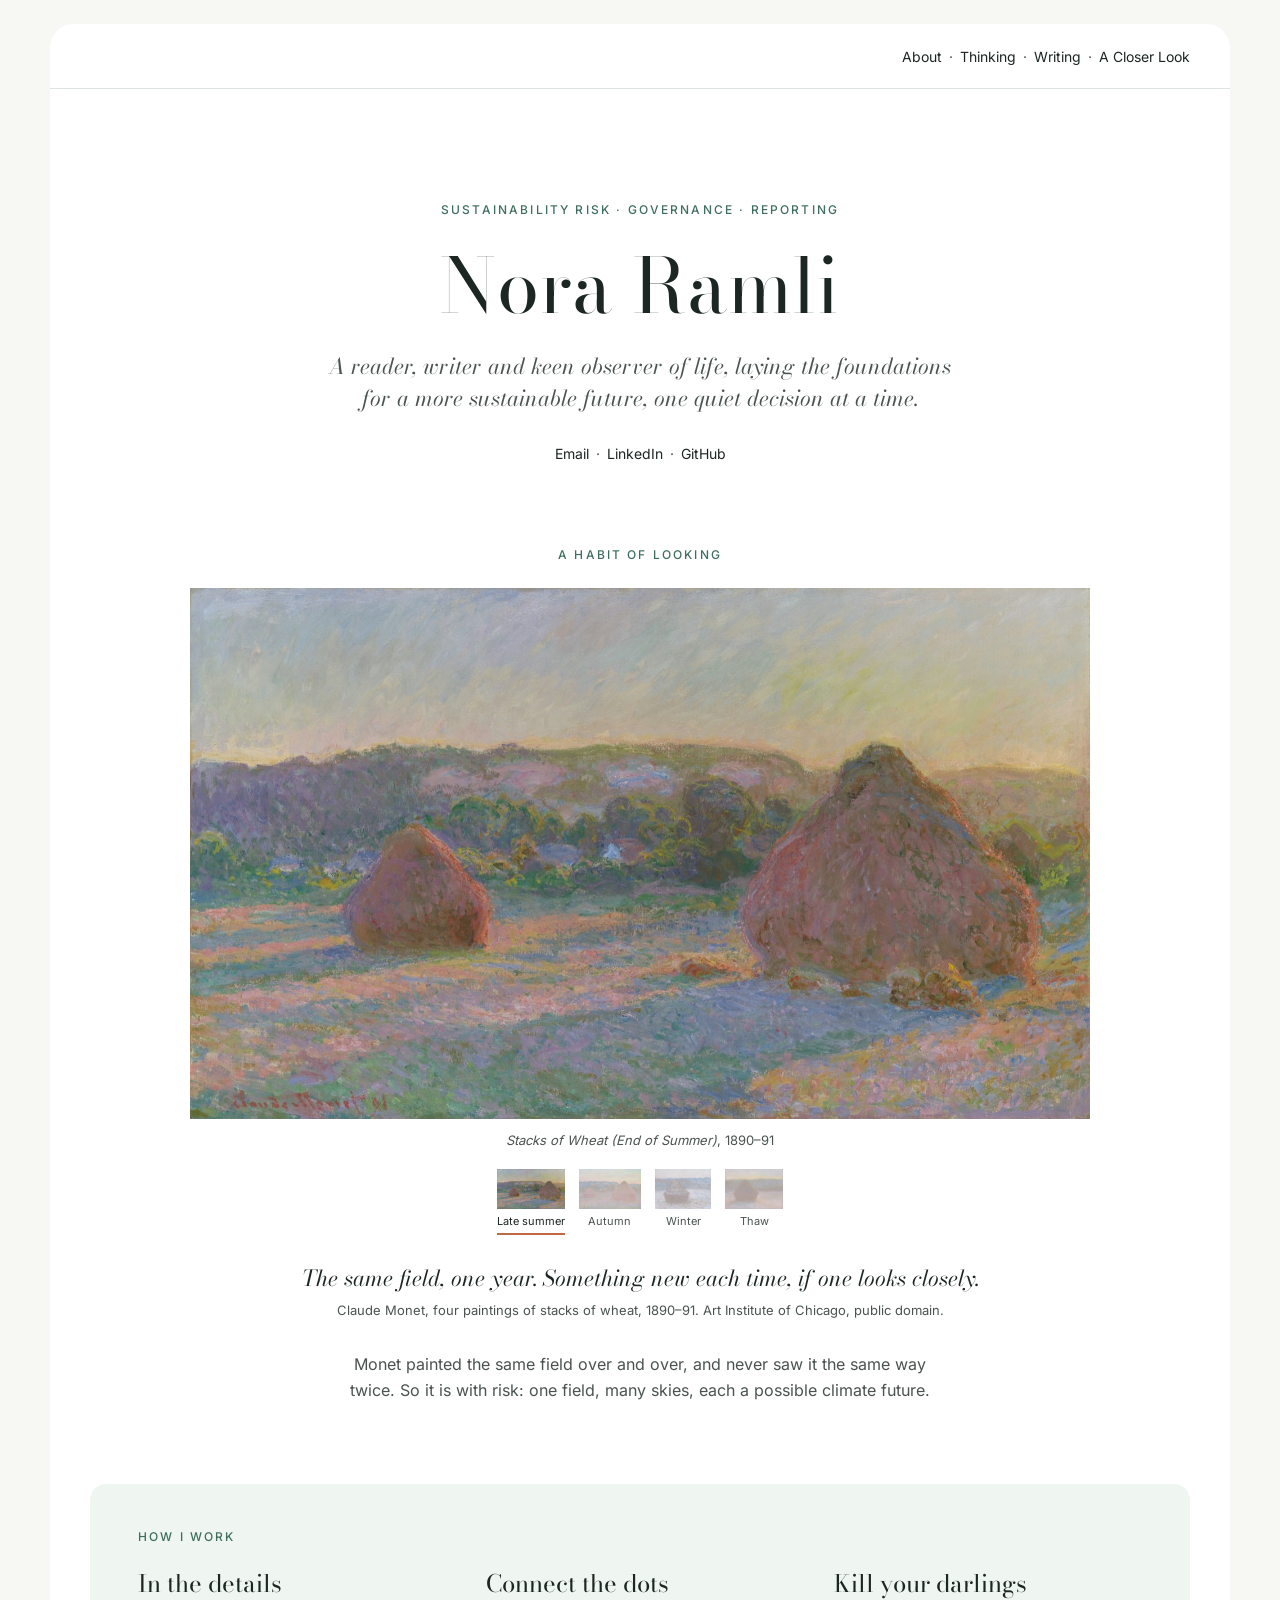
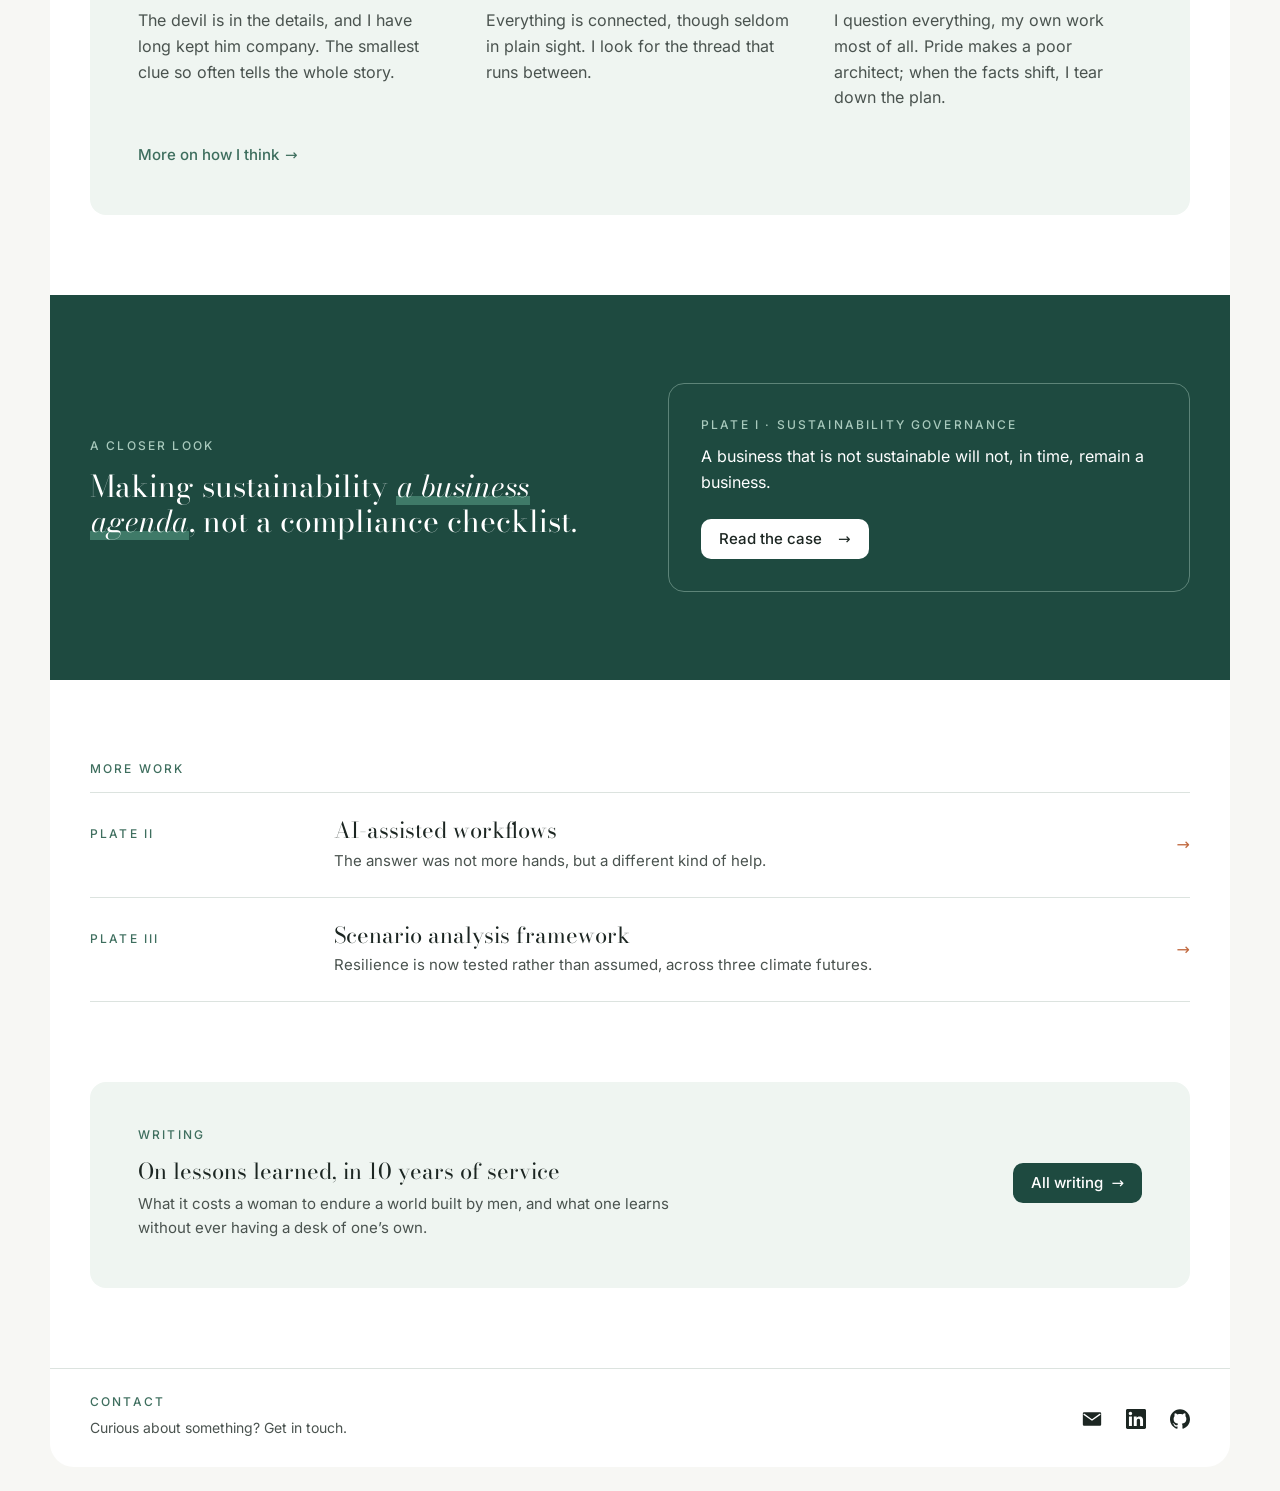
==== index.html @ 1dd38ade "Site, first published 25 October 2026" ====
<!doctype html>
<html lang="en-GB">
<head>
  <meta charset="utf-8">
  <meta name="viewport" content="width=device-width, initial-scale=1">
  <title>Nora Ramli · Sustainability risk</title>
  <meta name="description" content="Nora Ramli: sustainability risk, governance and reporting. A reader, writer and keen observer of life, laying the foundations for a more sustainable future.">
  <!-- Share tags: how the page looks when a link is shared (e.g. on LinkedIn). The image address must be the full published address. -->
  <meta property="og:type" content="website">
  <meta property="og:site_name" content="Nora Ramli">
  <meta property="og:title" content="Nora Ramli · Sustainability risk">
  <meta property="og:description" content="Nora Ramli: sustainability risk, governance and reporting. A reader, writer and keen observer of life, laying the foundations for a more sustainable future.">
  <meta property="og:image" content="https://noraramli.github.io/assets/img/share.png">
  <meta property="og:image:width" content="1200">
  <meta property="og:image:height" content="630">
  <meta property="og:image:alt" content="Nora Ramli: sustainability risk, governance and reporting. A reader, writer and keen observer of life.">
  <link rel="stylesheet" href="assets/styles.css">
  <!-- Favicon: a white Bodoni N on forest green -->
  <link rel="icon" type="image/png" sizes="32x32" href="assets/img/favicon-32.png">
  <link rel="icon" type="image/png" sizes="16x16" href="assets/img/favicon-16.png">
  <link rel="apple-touch-icon" href="assets/img/apple-touch-icon.png">
</head>
<body class="page-home">
  <a class="skip-link" href="#main">Skip to content</a>

  <div class="shell">
    <!-- Header: repeated on every page; change all pages together -->
    <header class="site-header wrap">
      <a class="wordmark" href="index.html">Nora Ramli</a>
      <!-- Phone menu: assets/site.js shows this button below 768px; without JavaScript the links stay visible -->
      <button class="menu-toggle" type="button" aria-expanded="false" aria-controls="site-nav" hidden>Menu</button>
      <nav class="site-nav" id="site-nav" aria-label="Main">
        <ul>
          <li><a href="about.html">About</a></li>
          <li><a href="thinking.html">Thinking</a></li>
          <li><a href="writing.html">Writing</a></li>
          <li><a href="casefiles.html">A Closer Look</a></li>
        </ul>
      </nav>
    </header>

    <main id="main">
      <!-- Hero -->
      <section class="section hero wrap" aria-labelledby="hero-title">
        <p class="eyebrow"><span class="nowrap">Sustainability risk</span> <span class="sep-break" aria-hidden="true">·</span> <span class="nowrap">Governance · Reporting</span></p>
        <h1 id="hero-title" class="masthead">Nora Ramli</h1>
        <p class="hero-intro">A reader, writer and keen observer of life, laying the foundations for a more sustainable future, one quiet decision at a time.</p>
        <ul class="contact-links hero-links">
          <li><a href="mailto:norah.ramli@gmail.com">Email</a></li>
          <li><a href="https://www.linkedin.com/in/thisisnoraramli/" rel="me">LinkedIn</a></li>
          <li><a href="https://github.com/noraramli" rel="me">GitHub</a></li>
        </ul>
      </section>

      <!-- The same field, one year: Monet's Stacks of Wheat, public domain (CC0), Art Institute of Chicago.
           A viewer: one large painting, four thumbnails to switch season. Behaviour is in assets/site.js. -->
      <section class="section wrap" aria-label="The same field, one year">
        <p class="eyebrow series-eyebrow">A habit of looking</p>
        <figure class="series viewer" data-viewer>
          <div class="viewer-stage">
            <a class="viewer-link" href="https://www.artic.edu/artworks/64818">
              <img class="viewer-image"
                   src="assets/img/monet-stacks-1-end-of-summer-1600.jpg"
                   srcset="assets/img/monet-stacks-1-end-of-summer-800.jpg 800w, assets/img/monet-stacks-1-end-of-summer-1600.jpg 1600w"
                   sizes="(min-width: 980px) 900px, calc(100vw - 48px)"
                   width="1600" height="945"
                   alt="Claude Monet, Stacks of Wheat (End of Summer): two wheat stacks casting long shadows across a field in low golden light.">
            </a>
          </div>
          <p class="viewer-now" aria-live="polite"><i>Stacks of Wheat (End of Summer)</i>, 1890–91</p>

          <div class="viewer-thumbs" role="group" aria-label="Choose a season">
            <button type="button" aria-pressed="true"
                    data-name="1-end-of-summer" data-w="1600" data-h="945"
                    data-href="https://www.artic.edu/artworks/64818"
                    data-title="Stacks of Wheat (End of Summer)"
                    data-alt="Claude Monet, Stacks of Wheat (End of Summer): two wheat stacks casting long shadows across a field in low golden light.">
              <img src="assets/img/monet-stacks-1-end-of-summer-thumb.jpg" width="240" height="142" alt="">
              <span>Late summer</span>
            </button>
            <button type="button" aria-pressed="false"
                    data-name="2-autumn" data-w="1600" data-h="1042"
                    data-href="https://www.artic.edu/artworks/14624"
                    data-title="Stacks of Wheat (End of Day, Autumn)"
                    data-alt="Claude Monet, Stacks of Wheat (End of Day, Autumn): two wheat stacks in soft pinks and violets at sunset.">
              <img src="assets/img/monet-stacks-2-autumn-thumb.jpg" width="240" height="156" alt="">
              <span>Autumn</span>
            </button>
            <button type="button" aria-pressed="false"
                    data-name="3-winter" data-w="1600" data-h="1126"
                    data-href="https://www.artic.edu/artworks/111318"
                    data-title="Stack of Wheat"
                    data-alt="Claude Monet, Stack of Wheat: a single snow-dusted stack in a snowy field beneath low blue hills.">
              <img src="assets/img/monet-stacks-3-winter-thumb.jpg" width="240" height="169" alt="">
              <span>Winter</span>
            </button>
            <button type="button" aria-pressed="false"
                    data-name="4-thaw" data-w="1600" data-h="1113"
                    data-href="https://www.artic.edu/artworks/100191"
                    data-title="Stack of Wheat (Thaw, Sunset)"
                    data-alt="Claude Monet, Stack of Wheat (Thaw, Sunset): a lone stack in shadow on a thawing field, the last light on the horizon.">
              <img src="assets/img/monet-stacks-4-thaw-thumb.jpg" width="240" height="167" alt="">
              <span>Thaw</span>
            </button>
          </div>

          <figcaption>
            <p class="series-caption">The same field, one year. Something new each time, if one looks closely.</p>
            <p class="series-credit">Claude Monet, four paintings of stacks of wheat, 1890–91. Art Institute of Chicago, public domain.</p>
          </figcaption>
        </figure>
        <!-- Bridge from the paintings to How I work, in Nora's words -->
        <p class="series-bridge">Monet painted the same field over and over, and never saw it the same way twice. So it is with risk: one field, many skies, each a possible climate future.</p>
      </section>

      <!-- How I work: three principles, in Nora's words -->
      <section class="section wrap" aria-labelledby="how-title">
        <div class="panel-mint">
          <h2 id="how-title" class="eyebrow">How I work</h2>
          <div class="principles">
            <div class="principle">
              <h3>In the details</h3>
              <p>The devil is in the details, and I have long kept him company. The smallest clue so often tells the whole story.</p>
            </div>
            <div class="principle">
              <h3>Connect the dots</h3>
              <p>Everything is connected, though seldom in plain sight. I look for the thread that runs between.</p>
            </div>
            <div class="principle">
              <h3>Kill your darlings</h3>
              <p>I question everything, my own work most of all. Pride makes a poor architect; when the facts shift, I tear down the plan.</p>
            </div>
          </div>
          <a class="text-link" href="thinking.html">More on how I think <span aria-hidden="true">→</span></a>
        </div>
      </section>

      <!-- A closer look: one featured case, Nora's choice (CASE-01, Plate I).
           Summary: a short gist from that case's card (its description, with the opening "Yet" dropped). -->
      <section class="band-forest" aria-labelledby="featured-title">
        <div class="wrap band-inner featured">
          <div class="featured-head">
            <p class="eyebrow">A Closer Look</p>
            <h2 id="featured-title">Making sustainability <span class="mark">a&nbsp;business agenda</span>, not a compliance checklist.</h2>
          </div>
          <div class="card-outline">
            <p class="eyebrow">Plate I · Sustainability governance</p>
            <p>A business that is not sustainable will not, in time, remain a business.</p>
            <a class="button button-light" href="casefiles.html#case-01">Read the case<span class="visually-hidden"> about sustainability governance</span> <span aria-hidden="true">→</span></a>
          </div>
        </div>
      </section>

      <!-- More work: an editorial index, two entries only. Plate numbers and titles match A Closer Look;
           each teaser is a line from that case's card that says what the work did. -->
      <section class="section wrap" aria-labelledby="more-title">
        <h2 id="more-title" class="eyebrow">More work</h2>
        <ol class="index-list">
          <li>
            <a href="casefiles.html#case-02">
              <span class="index-meta">Plate II</span>
              <span class="index-body">
                <span class="index-title">AI-assisted workflows</span>
                <span class="index-teaser">The answer was not more hands, but a different kind of help.</span>
              </span>
              <span class="index-arrow" aria-hidden="true">→</span>
            </a>
          </li>
          <li>
            <a href="casefiles.html#case-03">
              <span class="index-meta">Plate III</span>
              <span class="index-body">
                <span class="index-title">Scenario analysis framework</span>
                <span class="index-teaser">Resilience is now tested rather than assumed, across three climate futures.</span>
              </span>
              <span class="index-arrow" aria-hidden="true">→</span>
            </a>
          </li>
        </ol>
      </section>

      <!-- Writing: the latest essay (opens on LinkedIn in a new tab), and a way to the Writing page -->
      <section class="section wrap" aria-labelledby="writing-title">
        <div class="teaser panel-mint">
          <div>
            <h2 id="writing-title" class="eyebrow">Writing</h2>
            <h3 class="teaser-title"><a href="https://www.linkedin.com/pulse/lessons-learned-10-years-service-nora-ramli-vwdtc/" target="_blank" rel="noopener">On lessons learned, in 10 years of service<span class="visually-hidden"> (opens in a new tab)</span></a></h3>
            <!-- The essay's pulled line, as on the Writing page -->
            <p class="teaser-meta">What it costs a woman to endure a world built by men, and what one learns without ever having a desk of one’s own.</p>
          </div>
          <a class="button" href="writing.html">All writing <span aria-hidden="true">→</span></a>
        </div>
      </section>
    </main>

    <!-- Footer: repeated on every page; change all pages together -->
    <footer class="site-footer wrap">
      <div class="footer-invite">
        <h2 class="eyebrow">Contact</h2>
        <p>Curious about something? Get in touch.</p>
      </div>
      <!-- LinkedIn and GitHub marks from Simple Icons (simpleicons.org), CC0; envelope drawn for this site -->
      <ul class="icon-links">
        <li>
          <a href="mailto:norah.ramli@gmail.com" aria-label="Email" title="norah.ramli@gmail.com">
            <svg viewBox="0 0 24 24" aria-hidden="true" focusable="false"><path d="M2.5 4h19A1.5 1.5 0 0 1 23 5.5v13a1.5 1.5 0 0 1-1.5 1.5h-19A1.5 1.5 0 0 1 1 18.5v-13A1.5 1.5 0 0 1 2.5 4z"/><path class="icon-cut" d="M2.5 6.5 12 13.25l9.5-6.75"/></svg>
          </a>
        </li>
        <li>
          <a href="https://www.linkedin.com/in/thisisnoraramli/" rel="me" aria-label="LinkedIn" title="LinkedIn">
            <svg viewBox="0 0 24 24" aria-hidden="true" focusable="false"><path d="M20.447 20.452h-3.554v-5.569c0-1.328-.027-3.037-1.852-3.037-1.853 0-2.136 1.445-2.136 2.939v5.667H9.351V9h3.414v1.561h.046c.477-.71 1.637-1.452 3.37-1.452 3.601 0 4.267 2.37 4.267 4.455v6.286zM5.337 7.433c-1.144 0-2.063-.926-2.063-2.065 0-1.138.92-2.063 2.063-2.063 1.14 0 2.064.925 2.064 2.063 0 1.139-.925 2.065-2.064 2.065zm1.782 13.019H3.555V9h3.564v11.452zM22.225 0H1.771C.792 0 0 .774 0 1.729v20.542C0 23.227.792 24 1.771 24h20.451C23.2 24 24 23.227 24 22.271V1.729C24 .774 23.2 0 22.222 0h.003z"/></svg>
          </a>
        </li>
        <li>
          <a href="https://github.com/noraramli" rel="me" aria-label="GitHub" title="GitHub">
            <svg viewBox="0 0 24 24" aria-hidden="true" focusable="false"><path d="M12 .297c-6.63 0-12 5.373-12 12 0 5.303 3.438 9.8 8.205 11.385.6.113.82-.258.82-.577 0-.285-.01-1.04-.015-2.04-3.338.724-4.042-1.61-4.042-1.61C4.422 18.07 3.633 17.7 3.633 17.7c-1.087-.744.084-.729.084-.729 1.205.084 1.838 1.236 1.838 1.236 1.07 1.835 2.809 1.305 3.495.998.108-.776.417-1.305.76-1.605-2.665-.3-5.466-1.332-5.466-5.93 0-1.31.465-2.38 1.235-3.22-.135-.303-.54-1.523.105-3.176 0 0 1.005-.322 3.3 1.23.96-.267 1.98-.399 3-.405 1.02.006 2.04.138 3 .405 2.28-1.552 3.285-1.23 3.285-1.23.645 1.653.24 2.873.12 3.176.765.84 1.23 1.91 1.23 3.22 0 4.61-2.805 5.625-5.475 5.92.42.36.81 1.096.81 2.22 0 1.606-.015 2.896-.015 3.286 0 .315.21.69.825.57C20.565 22.092 24 17.592 24 12.297c0-6.627-5.373-12-12-12"/></svg>
          </a>
        </li>
      </ul>
    </footer>
  </div>

  <script src="assets/site.js" defer></script>
</body>
</html>
---- assets/styles.css ----
/* ==========================================================================
   Nora Ramli — site styles
   All colours are defined once here as tokens (CLAUDE.md §5.1).
   Page styles must use the tokens, never raw colour values.
   ========================================================================== */

/* ---------- Fonts (stored in the site; no third-party requests) ---------- */

@font-face {
  font-family: "Bodoni Moda";
  src: url("fonts/bodoni-moda-latin-opsz-normal.woff2") format("woff2");
  font-weight: 400 900;
  font-style: normal;
  font-display: swap;
}

@font-face {
  font-family: "Bodoni Moda";
  src: url("fonts/bodoni-moda-latin-opsz-italic.woff2") format("woff2");
  font-weight: 400 900;
  font-style: italic;
  font-display: swap;
}

@font-face {
  font-family: "Inter";
  src: url("fonts/inter-latin-400-normal.woff2") format("woff2");
  font-weight: 400;
  font-style: normal;
  font-display: swap;
}

@font-face {
  font-family: "Inter";
  src: url("fonts/inter-latin-500-normal.woff2") format("woff2");
  font-weight: 500;
  font-style: normal;
  font-display: swap;
}

/* ---------- Tokens ---------- */

:root {
  /* Colours (§5.1) */
  --page: #F7F7F4;
  --surface: #FFFFFF;
  --ink: #1C2622;
  --ink-soft: #4A534F;
  --line: #DCE3DF;
  --accent: #3E6E5E;
  --mint-wash: #EFF5F1;
  --mint-mark: #BFDACB;
  --forest: #1E4A40;
  --forest-ink: #FFFFFF;
  --forest-soft: #A8C9BC;
  --forest-mark: #3F7A68;
  --terracotta: #C1693F;
  --terracotta-ink: #9C4E2A;

  /* Type (§5.2) */
  --serif: "Bodoni Moda", "Didot", "Bodoni 72", Georgia, serif;
  --sans: "Inter", system-ui, -apple-system, "Segoe UI", Roboto, sans-serif;
  --text-body: 16px;
  --text-masthead: 46px;
  --text-hero: 34px;
  --text-section: 24px;
  --text-small: 14px;
  --text-eyebrow: 12px;

  /* Layout (§5.6) */
  --content-max: 1100px;
  --text-max: 65ch;
  --gutter: 16px;
  --shell-radius: 24px;
  --section-gap: 72px;   /* space at the top of a page */
  --section-space: 56px; /* space between one section and the next */
}

@media (min-width: 768px) {
  :root {
    --text-masthead: 76px;
    --text-hero: 52px;
    --text-section: 30px;
    --gutter: 40px;
    --section-gap: 112px;
    --section-space: 80px;
  }
}

/* ---------- Base ---------- */

*,
*::before,
*::after {
  box-sizing: border-box;
}

html {
  -webkit-text-size-adjust: 100%;
  text-size-adjust: 100%;
}

body {
  margin: 0;
  background: var(--page);
  color: var(--ink-soft);
  font-family: var(--sans);
  font-size: var(--text-body);
  font-weight: 400;
  line-height: 1.6;
  overflow-wrap: break-word;
}

h1,
h2,
h3,
h4 {
  margin: 0;
  color: var(--ink);
  font-family: var(--serif);
  font-weight: 400;
  font-optical-sizing: auto;
  line-height: 1.15;
  text-wrap: balance; /* even line lengths, no stranded words */
}

h1 {
  font-size: var(--text-hero);
}

h2 {
  font-size: var(--text-section);
}

p {
  margin: 0;
  max-width: var(--text-max);
}

a {
  color: var(--accent);
  text-decoration-thickness: 1px;
  text-underline-offset: 3px;
  transition: color 0.2s ease;
}

a:hover {
  color: var(--ink);
}

/* Visible keyboard focus on everything that can be focused */
:focus-visible {
  outline: 2px solid var(--accent);
  outline-offset: 3px;
  border-radius: 4px;
}

/* Hidden visually, still read by screen readers */
.visually-hidden {
  position: absolute;
  width: 1px;
  height: 1px;
  margin: -1px;
  padding: 0;
  overflow: hidden;
  clip: rect(0 0 0 0);
  white-space: nowrap;
  border: 0;
}

.skip-link {
  position: absolute;
  top: 8px;
  left: 8px;
  z-index: 10;
  padding: 8px 14px;
  background: var(--forest);
  color: var(--forest-ink);
  border-radius: 8px;
  transform: translateY(-200%);
}

.skip-link:focus {
  transform: none;
}

/* ---------- Page shell (§5.4) ---------- */

.shell {
  max-width: calc(var(--content-max) + 2 * var(--gutter));
  min-height: calc(100vh - 16px);
  margin: 8px;
  background: var(--surface);
  border-radius: var(--shell-radius);
  overflow: hidden; /* keeps full-width bands inside the rounded corners */
  display: flex;
  flex-direction: column;
}

@media (min-width: 768px) {
  .shell {
    min-height: calc(100vh - 48px);
    margin: 24px auto;
    width: calc(100% - 48px);
  }
}

.shell > main {
  flex: 1;
}

/* Keeps content to the agreed width with side gutters */
.wrap {
  padding-left: var(--gutter);
  padding-right: var(--gutter);
}

/* ---------- Header (§5.4) ---------- */

.site-header {
  display: flex;
  flex-wrap: wrap;
  align-items: baseline;
  justify-content: space-between;
  gap: 8px 24px;
  padding-top: 22px;
  padding-bottom: 20px;
  border-bottom: 1px solid var(--line);
}

.wordmark {
  color: var(--ink);
  font-family: var(--serif);
  font-optical-sizing: auto;
  font-size: 22px;
  line-height: 1.2;
  text-decoration: none;
}

.wordmark:hover {
  color: var(--accent);
}

/* Home only: the masthead carries the name, so the header wordmark is hidden */
.page-home .wordmark {
  display: none;
}

.site-nav {
  margin-left: auto;
}

.site-nav ul {
  display: flex;
  flex-wrap: wrap;
  margin: 0;
  padding: 0;
  list-style: none;
  font-size: var(--text-small);
}

/* Middot separators between links */
.site-nav li + li::before {
  content: "·";
  padding: 0 0.5em;
  color: var(--ink-soft);
}

.site-nav a {
  color: var(--ink);
  text-decoration: none;
}

.site-nav a:hover {
  color: var(--accent);
}

/* Active page: a small terracotta underline (§5.1) */
.site-nav a[aria-current="page"] {
  text-decoration: underline;
  text-decoration-color: var(--terracotta);
  text-decoration-thickness: 2px;
  text-underline-offset: 6px;
}

/* Phone menu: below 768px a "Menu" button opens the links as a list of
   easy-to-tap rows. assets/site.js adds .has-menu; without it (no
   JavaScript) the links stay visible as above. */
.menu-toggle {
  display: none;
}

@media (max-width: 767px) {
  .site-header.has-menu {
    align-items: center;
  }

  .has-menu .menu-toggle {
    display: inline-flex;
    align-items: center;
    min-height: 44px;
    margin: -10px -4px -10px auto; /* a full tap area without making the header taller */
    padding: 0 4px;
    background: none;
    border: 0;
    color: var(--ink);
    cursor: pointer;
    font: inherit;
    font-size: var(--text-small);
    font-weight: 500;
  }

  .has-menu .menu-toggle:hover {
    color: var(--accent);
  }

  .has-menu .site-nav {
    display: none;
    flex-basis: 100%;
    margin-left: 0;
  }

  .has-menu.is-open .site-nav {
    display: block;
  }

  .has-menu .site-nav ul {
    display: block;
    margin-top: 6px;
    font-size: var(--text-body);
  }

  .has-menu .site-nav li {
    border-top: 1px solid var(--line);
  }

  .has-menu .site-nav li + li::before {
    content: none;
  }

  .has-menu .site-nav a {
    display: block;
    padding: 12px 0;
  }

  /* The current page keeps its terracotta underline, set a little closer */
  .has-menu .site-nav a[aria-current="page"] {
    text-underline-offset: 5px;
  }
}

/* ---------- Eyebrow (§5.4) ---------- */

.eyebrow {
  margin: 0 0 14px;
  color: var(--accent);
  font-family: var(--sans);
  font-size: var(--text-eyebrow);
  font-weight: 500;
  letter-spacing: 0.18em;
  line-height: 1.5;
  text-transform: uppercase;
}

.nowrap {
  white-space: nowrap;
}

/* On narrow screens, turns a middot into a clean line break
   so no dot is left hanging at the end of a line */
@media (max-width: 479px) {
  .sep-break {
    display: block;
    height: 0;
    overflow: hidden;
  }
}

/* ---------- Signature headline highlighter (§5.3) ---------- */
/* A thick soft band sitting low behind the italic phrase. */

.mark {
  font-style: italic;
  padding: 0 0.04em;
  background-image: linear-gradient(
    to bottom,
    transparent 72%,
    var(--mint-mark) 72%,
    var(--mint-mark) 91%,
    transparent 91%
  );
  -webkit-box-decoration-break: clone;
  box-decoration-break: clone;
}

/* ---------- Sections ---------- */

.section {
  padding-top: var(--section-gap);
  padding-bottom: var(--section-space);
}

/* Consecutive sections share one gap rather than doubling it */
.section + .section {
  padding-top: 0;
}

.hero {
  text-align: center;
}

.hero p {
  margin-left: auto;
  margin-right: auto;
}

.hero h1 {
  margin-bottom: 24px;
}

/* Same breathing room above the masthead as below it */
.hero .eyebrow {
  margin-bottom: 28px;
}

/* Home masthead: the name set large, like a newspaper front page */
.hero .masthead {
  margin-bottom: 28px;
  font-size: var(--text-masthead);
  line-height: 1;
  letter-spacing: 0.01em;
}

/* Home intro: a short motto under the masthead, in Bodoni italic */
.hero .hero-intro {
  max-width: 34em;
  color: var(--ink-soft);
  font-family: var(--serif);
  font-optical-sizing: auto;
  font-style: italic;
  font-size: 20px;
  line-height: 1.45;
  text-wrap: balance; /* evens out line lengths so no word is left alone */
}

@media (min-width: 768px) {
  .hero .hero-intro {
    font-size: 22px;
  }
}

/* Page intro under a hero headline (e.g. About): a narrower, centred column */
.hero .hero-lede {
  max-width: 36em;
}

.hero .hero-links {
  justify-content: center;
  margin-top: 28px;
}

/* ---------- One field, one year: the Monet series ---------- */

.series {
  margin: 0;
}

/* Small label above the painting, so visitors know how to read it */
.series-eyebrow {
  max-width: none;
  margin-bottom: 24px;
  text-align: center;
}

/* Bridge from the paintings to How I work: a short centred paragraph */
.series-bridge {
  max-width: 48em; /* wide enough for two lines on desktop */
  margin: 32px auto 0;
  text-align: center;
  text-wrap: balance;
}

/* The stage keeps the shape of the widest painting, so the page never
   jumps when the painting changes. Narrower paintings sit centred on white,
   always whole: never cropped. */
.viewer-stage {
  max-width: 900px;
  margin: 0 auto;
  aspect-ratio: 1.693;
}

.viewer-link {
  display: block;
  width: 100%;
  height: 100%;
}

.viewer-image {
  display: block;
  width: 100%;
  height: 100%;
  object-fit: contain;
  transition: opacity 0.2s ease;
}

.viewer-image.is-changing {
  opacity: 0;
}

/* Title of the painting on show */
.viewer-now {
  margin: 12px auto 0;
  color: var(--ink-soft);
  font-size: 13px;
  line-height: 1.5;
  text-align: center;
}

/* Thumbnails: the four seasons, one chosen at a time */
.viewer-thumbs {
  display: flex;
  justify-content: center;
  gap: 10px;
  margin-top: 18px;
}

.viewer-thumbs button {
  display: flex;
  flex-direction: column;
  align-items: center;
  gap: 5px;
  min-width: 44px; /* comfortable tap area on phones */
  padding: 0 0 5px;
  background: none;
  border: 0;
  border-bottom: 2px solid transparent;
  border-radius: 0;
  color: var(--ink-soft);
  font: inherit;
  font-size: 11px;
  line-height: 1.3;
  cursor: pointer;
}

/* The chosen season: a small terracotta mark (one of the agreed uses, §5.1) */
.viewer-thumbs button[aria-pressed="true"] {
  border-bottom-color: var(--terracotta);
  color: var(--ink);
}

/* Only the little pictures fade, so the labels stay easy to read */
.viewer-thumbs img {
  display: block;
  width: auto;
  height: 32px;
  opacity: 0.5;
  transition: opacity 0.2s ease;
}

.viewer-thumbs button:hover img {
  opacity: 0.85;
}

.viewer-thumbs button[aria-pressed="true"] img {
  opacity: 1;
}

@media (min-width: 768px) {
  .viewer-thumbs {
    gap: 14px;
  }

  .viewer-thumbs img {
    height: 40px;
  }
}

.series figcaption {
  margin-top: 28px;
  text-align: center;
}

.series figcaption p {
  margin-left: auto;
  margin-right: auto;
}

.series-caption {
  color: var(--ink);
  font-family: var(--serif);
  font-optical-sizing: auto;
  font-style: italic;
  font-size: 20px;
  line-height: 1.45;
  text-wrap: balance;
}

@media (min-width: 768px) {
  .series-caption {
    font-size: 22px;
  }
}

.series figcaption .series-credit {
  max-width: none;
  text-wrap: balance;
  margin-top: 6px;
  font-size: 13px;
  line-height: 1.5;
}

/* ---------- Mint panel (§5.4) ---------- */

.panel-mint {
  padding: 28px 20px;
  background: var(--mint-wash);
  border-radius: 16px;
}

@media (min-width: 768px) {
  .panel-mint {
    padding: 44px 48px 48px;
  }
}

.panel-mint > .eyebrow {
  margin-bottom: 24px;
}

/* ---------- How I work: three principles ---------- */

.principles {
  display: grid;
  gap: 28px;
}

@media (min-width: 900px) {
  .principles {
    grid-template-columns: repeat(3, 1fr);
    gap: 40px;
  }
}

/* Small arrow link, e.g. "More on how I think →" */
.text-link {
  display: inline-flex;
  align-items: center;
  gap: 6px;
  margin-top: 32px;
  color: var(--accent);
  font-size: 15px;
  font-weight: 500;
  text-decoration: none;
}

.text-link:hover {
  color: var(--ink);
  text-decoration: underline;
}

.text-link span {
  transition: transform 0.2s ease;
}

.text-link:hover span {
  transform: translateX(3px);
}

.principle h3 {
  margin-bottom: 10px;
  font-size: 24px;
  line-height: 1.2;
}

/* ---------- Forest band (§5.4) ---------- */
/* Full width of the page card, white text. Once or twice per page at most. */

.band-forest {
  padding-top: 64px;
  padding-bottom: 64px;
  background: var(--forest);
  color: var(--forest-ink);
}

@media (min-width: 768px) {
  .band-forest {
    padding-top: 88px;
    padding-bottom: 88px;
  }
}

/* A band directly after a section keeps the normal gap above it */
.band-forest + .section {
  padding-top: var(--section-space);
}

.band-forest h2,
.band-forest h3 {
  color: var(--forest-ink);
}

.band-forest .eyebrow {
  color: var(--forest-soft);
}

/* On forest, the highlighter uses the darker green mark (§5.3) */
.band-forest .mark {
  background-image: linear-gradient(
    to bottom,
    transparent 72%,
    var(--forest-mark) 72%,
    var(--forest-mark) 91%,
    transparent 91%
  );
}

/* ---------- Outlined card on forest (§5.4) ---------- */

.card-outline {
  padding: 24px 20px;
  border: 1px solid color-mix(in srgb, var(--forest-soft) 45%, transparent);
  border-radius: 16px;
}

@media (min-width: 768px) {
  .card-outline {
    padding: 32px;
  }
}

.card-outline p {
  margin: 0 0 24px;
}

/* A small label naming what the card is about, e.g. "Plate I · Sustainability governance" */
.card-outline .eyebrow {
  margin-bottom: 10px;
}

/* ---------- Tags (§5.5) ---------- */
/* Italic, dashed outline, small radius. Not used on Home; kept for later pages. */

.tags {
  display: flex;
  flex-wrap: wrap;
  gap: 8px;
  margin: 0;
  padding: 0;
  list-style: none;
}

.tag {
  display: inline-block;
  padding: 3px 10px;
  border: 1px dashed currentColor;
  border-radius: 6px;
  font-size: 13px;
  font-style: italic;
  line-height: 1.5;
}

.band-forest .tag {
  color: var(--forest-soft);
}

/* ---------- Buttons (§5.4) ---------- */
/* On light backgrounds: forest with white text. On forest: white with ink text. */

.button {
  display: inline-flex;
  align-items: center;
  gap: 8px;
  padding: 11px 18px;
  background: var(--forest);
  color: var(--forest-ink);
  border-radius: 10px;
  font-size: 15px;
  font-weight: 500;
  line-height: 1.2;
  text-decoration: none;
  transition: background-color 0.2s ease, color 0.2s ease;
}

.button span {
  transition: transform 0.2s ease;
}

.button:hover {
  color: var(--forest-ink);
  background: var(--accent);
}

.button:hover span {
  transform: translateX(3px);
}

.button-light {
  background: var(--surface);
  color: var(--ink);
}

.button-light:hover {
  background: var(--mint-wash);
  color: var(--ink);
}

/* Keyboard focus stays visible on the dark band */
.band-forest :focus-visible {
  outline-color: var(--forest-ink);
}

/* ---------- Featured case file (Home) ---------- */

.featured {
  display: grid;
  gap: 32px;
  align-items: center;
}

@media (min-width: 900px) {
  .featured {
    grid-template-columns: 1fr 1fr;
    gap: 56px;
  }
}

.featured-head h2 {
  max-width: 18em;
}

/* ---------- Editorial index (Home: More work) ---------- */
/* A contents-page list: one line per piece, fine rules between. */

.index-list {
  margin: 0;
  padding: 0;
  list-style: none;
  border-top: 1px solid var(--line);
}

.index-list li {
  border-bottom: 1px solid var(--line);
}

.index-list a {
  display: grid;
  grid-template-columns: 1fr auto;
  gap: 6px 16px;
  padding: 20px 0;
  color: inherit;
  text-decoration: none;
}

.index-meta {
  grid-column: 1 / -1;
  color: var(--accent);
  font-size: 12px;
  font-weight: 500;
  letter-spacing: 0.18em;
  line-height: 1.5;
  text-transform: uppercase;
}

.index-body {
  display: block;
}

.index-title {
  display: block;
  color: var(--ink);
  font-family: var(--serif);
  font-optical-sizing: auto;
  font-size: 20px;
  line-height: 1.25;
  transition: color 0.2s ease;
}

.index-teaser {
  display: block;
  margin-top: 4px;
  font-size: 15px;
}

/* Small terracotta arrows (an agreed use, §5.1) */
.index-arrow {
  align-self: center;
  color: var(--terracotta);
  transition: transform 0.2s ease;
}

.index-list a:hover .index-title {
  color: var(--accent);
}

.index-list a:hover .index-arrow {
  transform: translateX(3px);
}

/* Wider screens: label column on the left, title and teaser in the middle */
@media (min-width: 768px) {
  .index-list a {
    grid-template-columns: 220px 1fr auto;
    gap: 24px;
    align-items: baseline;
    padding: 24px 0;
  }

  .index-meta {
    grid-column: auto;
  }

  .index-title {
    font-size: 22px;
  }
}

/* ---------- Teaser strip (Home: Writing) ---------- */
/* Text on the left, button on the right; stacked on phones. */

.teaser {
  display: flex;
  flex-direction: column;
  align-items: flex-start;
  gap: 20px;
}

@media (min-width: 768px) {
  .teaser {
    flex-direction: row;
    align-items: center;
    justify-content: space-between;
    gap: 40px;
  }
}

.teaser-title {
  font-size: 22px;
  line-height: 1.25;
}

.teaser-title a {
  color: inherit;
  text-decoration: none;
}

.teaser-title a:hover {
  color: var(--accent);
}

.teaser-meta {
  margin-top: 6px;
  font-size: 15px;
}

.teaser .button {
  flex-shrink: 0;
}

/* ---------- The route (About): a five-stop timeline ---------- */
/* Phones and tablets: runs down the page. Desktop: runs across.
   Past stops are mint dots on a fine line; the last stop is "now",
   in terracotta (an agreed use, §5.1). */

/* Down the page, the list sits in a centred column under the centred hero */
.route {
  max-width: 26rem;
  margin: 0 auto;
  padding: 0;
  list-style: none;
}

.route li {
  position: relative;
  padding: 0 0 28px 32px;
}

.route li:last-child {
  padding-bottom: 0;
}

/* The dot: drawn above the line, so the line passes behind it */
.route li::before {
  content: "";
  position: absolute;
  z-index: 1;
  top: 6px;
  left: 0;
  width: 12px;
  height: 12px;
  border-radius: 50%;
  background: var(--mint-mark);
}

/* The line joining this dot to the next */
.route li:not(:last-child)::after {
  content: "";
  position: absolute;
  z-index: 0;
  top: 18px;
  bottom: -6px;
  left: 5.5px;
  width: 1px;
  background: var(--line);
}

.route-name {
  color: var(--ink);
  font-family: var(--serif);
  font-optical-sizing: auto;
  font-size: 18px;
  line-height: 1.3;
}

.route-note {
  margin-top: 4px;
  font-size: 14px;
  line-height: 1.55;
  text-wrap: balance;
}

/* The "now" stop: terracotta dot, with a soft ring that pulses twice
   when the page opens, then rests (an agreed exception to §5.7) */
.route li.route-now::before {
  background: var(--terracotta);
  animation: route-pulse 2.4s ease-out 0.6s 2;
}

@keyframes route-pulse {
  0% {
    box-shadow: 0 0 0 0 color-mix(in srgb, var(--terracotta) 50%, transparent);
  }
  100% {
    box-shadow: 0 0 0 10px color-mix(in srgb, var(--terracotta) 0%, transparent);
  }
}

.route-now .route-name {
  color: var(--terracotta-ink);
}

@media (min-width: 900px) {
  .route {
    max-width: none;
    display: grid;
    grid-template-columns: repeat(5, 1fr);
    text-align: center;
  }

  .route li,
  .route li:last-child {
    padding: 32px 10px 0;
  }

  .route li::before {
    top: 0;
    left: 50%;
    transform: translateX(-50%);
  }

  /* The line runs from this dot's centre to the next one's */
  .route li:not(:last-child)::after {
    top: 5.5px;
    bottom: auto;
    left: 50%;
    width: 100%;
    height: 1px;
  }

  .route p {
    margin-left: auto;
    margin-right: auto;
  }
}

/* ---------- The middle child (About): a short scene beside a Monet painting ---------- */
/* Phones: painting above the text, full width. Wider screens: painting on
   the left, scene on the right. The painting is never cropped. */

.moment {
  display: grid;
  gap: 24px;
  align-items: start; /* label lines up with the top of the painting */
}

.moment-art {
  margin: 0;
}

.moment-art img {
  display: block;
  width: 100%;
  height: auto;
}

.moment-art figcaption {
  margin-top: 8px;
  font-size: 13px;
  line-height: 1.5;
}

.moment-text .eyebrow {
  margin-bottom: 10px;
}

.moment-text p + p {
  margin-top: 16px;
}

@media (min-width: 768px) {
  .moment {
    grid-template-columns: 300px minmax(0, 1fr);
    gap: 40px;
  }
}

/* Desktop: a larger painting and a text column of a similar weight */
@media (min-width: 1000px) {
  .moment {
    grid-template-columns: 420px minmax(0, 34em);
    gap: 56px;
  }
}

/* ---------- What I believe (About): forest band ---------- */

.believe .eyebrow {
  margin-bottom: 16px;
}

.believe h2 {
  max-width: 24em;
  margin-bottom: 16px;
  line-height: 1.25;
}

.believe h2 + p {
  color: var(--forest-soft);
}

/* The essay card: title in Bodoni, a small line beneath, then the white button */
.believe-essay .believe-essay-title {
  margin: 0;
  color: var(--forest-ink);
  font-family: var(--serif);
  font-optical-sizing: auto;
  font-size: 22px;
  line-height: 1.3;
}

.believe-essay .believe-essay-meta {
  margin: 8px 0 24px;
  color: var(--forest-soft);
  font-size: 14px;
}

/* ---------- Currently (About): reading, writing, thinking about ---------- */
/* Three short entries, each above a fine rule; side by side on wider screens. */

.currently {
  display: grid;
  gap: 24px;
  margin: 0;
}

.currently > div {
  padding-top: 16px;
  border-top: 1px solid var(--line);
}

.currently dt {
  margin-bottom: 6px;
  color: var(--ink);
  font-family: var(--serif);
  font-optical-sizing: auto;
  font-size: 20px;
  line-height: 1.3;
}

.currently dd {
  margin: 0;
  text-wrap: pretty; /* no single word left alone on the last line */
}

.currently-updated {
  margin-top: 24px;
  font-size: 13px;
}

@media (min-width: 768px) {
  .currently {
    grid-template-columns: repeat(3, 1fr);
    gap: 40px;
  }
}

/* ---------- One question, four lenses (Thinking) ---------- */
/* A flood in seven steps on a forest band. Choosing a lens lights the steps
   it looks at and dims the rest; the panel beneath explains the lens. */

.page-thinking .hero .hero-lede {
  max-width: 42.5em; /* about 680px */
}

.lens-study h2 {
  max-width: 20em;
}

/* The invitation to choose a lens: white, so it stands apart from the flood paragraph above */
.lens-hint {
  margin-top: 14px;
  color: var(--forest-ink);
}

/* The flood in a public event (December 2021), with its source beneath */
.lens-event {
  max-width: 640px;
  margin-top: 14px;
  color: var(--forest-soft);
}

.lens-source {
  margin-top: 6px;
  color: var(--forest-soft);
  font-size: 13px;
}

.lens-source + .lens-hint {
  margin-top: 20px;
}

/* Lens buttons: pills that wrap on small screens */
.lens-buttons {
  display: flex;
  flex-wrap: wrap;
  gap: 10px;
  margin-top: 28px;
}

.lens-buttons button {
  min-height: 44px;
  padding: 10px 18px;
  background: transparent;
  color: var(--forest-ink);
  border: 1px solid var(--forest-soft);
  border-radius: 999px;
  font: inherit;
  font-size: 15px;
  font-weight: 500;
  line-height: 1.3;
  cursor: pointer;
  transition: background-color 0.2s ease, color 0.2s ease;
}

.lens-buttons button:hover {
  background: color-mix(in srgb, var(--forest-soft) 15%, transparent);
}

.lens-buttons button[aria-pressed="true"] {
  background: var(--mint-mark);
  border-color: var(--mint-mark);
  color: var(--ink);
}

/* The chain: seven cards joined by arrows. Phones: one under another,
   arrows pointing down. Tablets: two to a row. Desktop: four, then three. */
.chain {
  --arrow: 28px; /* room for the arrow after each card */
  display: flex;
  flex-wrap: wrap;
  row-gap: 0;
  margin: 36px 0 0;
  padding: 0;
  list-style: none;
}

.step {
  position: relative;
  width: 100%;
  margin-bottom: var(--arrow);
  padding: 18px 18px 20px;
  background: var(--page);
  border: 1px dashed transparent;
  border-radius: 14px;
  color: var(--ink-soft);
  transition: background-color 0.2s ease, border-color 0.2s ease, color 0.2s ease;
}

.step:last-child {
  margin-bottom: 0;
}

/* The arrow to the next card */
.step:not(:last-child)::after {
  content: "↓";
  position: absolute;
  left: 50%;
  bottom: calc(-1 * var(--arrow));
  width: var(--arrow);
  margin-left: calc(-0.5 * var(--arrow));
  color: var(--forest-soft);
  font-size: 15px;
  line-height: var(--arrow);
  text-align: center;
}

@media (min-width: 600px) {
  .chain {
    row-gap: 16px;
  }

  .step {
    width: calc(50% - var(--arrow));
    margin: 0 var(--arrow) 0 0;
  }

  .step:not(:last-child)::after {
    content: "→";
    left: 100%;
    top: 50%;
    bottom: auto;
    margin: -0.75em 0 0;
  }
}

@media (min-width: 1000px) {
  .step {
    width: calc(25% - var(--arrow));
  }
}

.step-icon {
  display: block;
  width: 32px;
  height: 32px;
  margin-bottom: 10px;
  fill: none;
  stroke: currentColor;
  stroke-width: 1.75;
  stroke-linecap: round;
  stroke-linejoin: round;
  color: var(--terracotta); /* lit cards only: an agreed exception (§5.1) */
  transition: color 0.2s ease;
}

.band-forest .step-title {
  margin-bottom: 6px;
  color: var(--ink);
  font-size: 20px;
  line-height: 1.25;
  transition: color 0.2s ease;
}

.step-text {
  font-size: 14px;
  line-height: 1.5;
}

/* Dim: an outline only, in pale mint */
.step.is-dim {
  background: transparent;
  border-color: color-mix(in srgb, var(--forest-soft) 55%, transparent);
  color: var(--forest-soft);
}

.step.is-dim .step-icon,
.band-forest .step.is-dim .step-title {
  color: var(--forest-soft);
}

/* The loop: back from the public purse to the next flood */
.loop {
  display: flex;
  align-items: center;
  gap: 12px;
  max-width: none;
  margin-top: 24px;
  padding: 12px 20px;
  border: 1px solid var(--mint-mark);
  border-radius: 16px; /* a full pill from tablet width, once it fits on one line */
  color: var(--forest-ink);
  font-size: 15px;
  line-height: 1.45;
  transition: border-color 0.2s ease, color 0.2s ease;
}

@media (min-width: 768px) {
  .loop {
    border-radius: 999px;
  }
}

.loop-icon {
  flex-shrink: 0;
  width: 22px;
  height: 22px;
  fill: none;
  stroke: currentColor;
  stroke-width: 1.75;
  stroke-linecap: round;
  stroke-linejoin: round;
}

.loop.is-dim {
  border-style: dashed;
  border-color: color-mix(in srgb, var(--forest-soft) 55%, transparent);
  color: var(--forest-soft);
}

/* The lens panel: name on the left, question and text on the right */
.lens-panel {
  margin-top: 40px;
  padding-top: 32px;
  border-top: 1px solid color-mix(in srgb, var(--forest-soft) 40%, transparent);
}

.lens-view {
  display: grid;
  gap: 16px;
}

.lens-view[hidden] {
  display: none;
}

.lens-name .eyebrow {
  margin-bottom: 8px;
}

.band-forest .lens-name h3 {
  font-size: var(--text-section);
  line-height: 1.2;
}

/* One line on what the lens is, under its name: small italic sans */
.lens-tagline {
  max-width: 26em;
  margin-top: 10px;
  color: var(--forest-soft);
  font-size: var(--text-small);
  font-style: italic;
  line-height: 1.5;
  text-wrap: pretty;
}

.lens-body p {
  color: var(--forest-soft);
}

.band-forest .lens-body .lens-question {
  margin-bottom: 10px;
  color: var(--forest-ink);
  font-family: var(--serif);
  font-optical-sizing: auto;
  font-style: italic;
  font-size: 22px;
  line-height: 1.35;
}

/* In practice: one line on what Nora does with the lens, a shade brighter */
.band-forest .lens-body .lens-practice {
  margin-top: 14px;
  color: var(--forest-ink);
}

/* Invert, invert, invert: the last word turned upside down */
.word-flip {
  display: inline-block;
  position: relative;
  top: 0.14em; /* turning it over lifts it; this sets it back on the line */
  transform: rotate(180deg);
}

/* "In practice" link: a small outlined pill */
.pill-link {
  display: inline-flex;
  align-items: center;
  gap: 8px;
  min-height: 44px;
  margin-top: 22px;
  padding: 10px 18px;
  border: 1px solid var(--forest-soft);
  border-radius: 999px;
  color: var(--forest-ink);
  font-size: 15px;
  font-weight: 500;
  line-height: 1.3;
  text-decoration: none;
  transition: background-color 0.2s ease;
}

.pill-link:hover {
  background: var(--forest-mark);
  color: var(--forest-ink);
}

.pill-link span {
  transition: transform 0.2s ease;
}

.pill-link:hover span {
  transform: translateX(3px);
}

@media (min-width: 768px) {
  .lens-view {
    grid-template-columns: 220px minmax(0, 1fr);
    gap: 24px;
  }
}

/* Where I land: one statement in a mint card */
/* A quiet close: body-size text, then one line in Bodoni italic */
.land-statement {
  text-wrap: pretty;
}

.land-statement + .land-statement {
  margin-top: 12px;
}

/* The closing line: the statement ends on it, in Bodoni italic */
.land-coda {
  margin-top: 14px;
  color: var(--ink);
  font-family: var(--serif);
  font-optical-sizing: auto;
  font-style: italic;
  font-size: 20px; /* the smallest comfortable size for Bodoni (§5.2) */
  line-height: 1.4;
  text-wrap: balance;
}

@media (min-width: 768px) {
  .land-coda {
    font-size: 22px;
  }
}

/* ---------- Essays (Writing) ---------- */
/* One essay per row, fine rules between.
   Phones: thumbnail above the essay. Wider screens: in a narrow left column. */

.essays {
  border-top: 1px solid var(--line);
}

.essay {
  display: grid;
  gap: 12px;
  padding: 36px 0;
  border-bottom: 1px solid var(--line);
}

@media (min-width: 768px) {
  .essay {
    grid-template-columns: 220px minmax(0, 1fr);
    align-items: center; /* thumbnail centred beside the text */
    gap: 24px;
    padding: 48px 0;
  }
}

/* Thumbnail: the picture used in each essay. Fills its column,
   always in the same 16:9 frame so the rows line up. */
.essay-thumb img {
  display: block;
  width: 100%;
  height: auto;
  aspect-ratio: 16 / 9;
  object-fit: cover;
  border-radius: 8px;
}

/* The date, above the title */
.essay-body .essay-meta {
  margin-bottom: 6px;
  color: var(--ink-soft);
  font-size: var(--text-small);
  line-height: 1.5;
}

.essay-title {
  margin-bottom: 16px;
  max-width: 22em;
}

.essay-title a {
  color: inherit;
  text-decoration: none;
}

.essay-title a:hover {
  color: var(--accent);
}

/* The pulled line: Nora's own words, in Inter, a little larger than body text */
.essay-pull {
  margin: 0;
  color: var(--ink-soft);
  font-family: var(--sans);
  font-size: 17px;
  line-height: 1.55;
}

.essay-body .essay-pull p {
  text-wrap: balance; /* two even lines rather than a stray word */
}

@media (min-width: 768px) {
  .essay-pull {
    font-size: 18px;
  }
}

.essay-body p {
  text-wrap: pretty; /* no single word left alone on the last line */
}

.essay-body p + p {
  margin-top: 8px;
}

.essay .text-link {
  margin-top: 20px;
}

/* ---------- The cases (A Closer Look) ---------- */
/* Four cards. The featured case (and CASE-04, so the grid ends evenly) span
   the full width with the diagram on the left; the others sit two to a row
   from 900px, and in one column below that.
   "Read the case" opens a detail panel inside the card; an open card in the
   two-column grid widens to the full row. Without JavaScript, all are open. */

.page-cases .hero .cases-lede {
  max-width: 640px;
}

.case-grid {
  display: grid;
  gap: 24px;
}

@media (min-width: 900px) {
  .case-grid {
    grid-template-columns: repeat(2, minmax(0, 1fr));
  }

  .case-card.is-featured,
  .case-card.is-wide,
  .case-card.is-open {
    grid-column: 1 / -1;
  }
}

.case-card {
  display: flex;
  flex-direction: column;
  padding: 24px 20px;
  background: var(--surface);
  border: 1px solid var(--line);
  border-radius: 20px;
  scroll-margin-top: 24px; /* breathing room when arriving from Home or Thinking */
}

@media (min-width: 768px) {
  .case-card {
    padding: 36px;
  }
}

/* The diagram: centred, above a fine rule on the half-width cards */
.case-figure {
  display: flex;
  justify-content: center;
  padding-bottom: 24px;
  margin-bottom: 24px;
  border-bottom: 1px solid var(--line);
}

/* Text column: the footer row is pushed to the bottom,
   so cards in the same row line up */
.case-main {
  display: flex;
  flex: 1;
  flex-direction: column;
}

.case-label {
  margin-bottom: 10px;
}

.case-card h2 {
  margin-bottom: 14px;
  font-size: var(--text-section);
}

.case-desc {
  text-wrap: pretty;
}

/* What changed: below a dashed rule, a small terracotta label, then the outcome */
.case-changed {
  margin-top: 20px;
  padding-top: 18px;
  border-top: 1px dashed var(--mint-mark);
}

.case-changed-label {
  margin-bottom: 6px;
  color: var(--terracotta-ink);
  font-size: var(--text-eyebrow);
  font-weight: 500;
  letter-spacing: 0.18em;
  line-height: 1.5;
  text-transform: uppercase;
}

.case-changed-label + p {
  color: var(--ink);
}

/* Footer row: lens pill on the left, Read the case on the right */
.case-foot {
  display: flex;
  flex-wrap: wrap;
  align-items: center;
  justify-content: space-between;
  gap: 12px 16px;
  margin-top: auto;
  padding-top: 28px;
}

/* Lens pill: a soft mint pill linking to the lens on Thinking */
.lens-pill {
  display: inline-block; /* keeps the space before the upside-down "invert" */
  padding: 12px 18px; /* with the line height, a 44px tap target */
  background: color-mix(in srgb, var(--mint-mark) 45%, var(--surface));
  border-radius: 999px;
  color: var(--forest);
  font-size: var(--text-small);
  font-weight: 500;
  line-height: 20px;
  text-decoration: none;
  transition: background-color 0.2s ease;
}

.lens-pill:hover {
  background: var(--mint-mark);
  color: var(--forest);
}

/* Read the case: a text button */
.case-toggle {
  display: inline-flex;
  align-items: center;
  gap: 6px;
  min-height: 44px;
  margin-left: auto;
  padding: 0 4px;
  background: none;
  border: 0;
  color: var(--accent);
  cursor: pointer;
  font: inherit;
  font-size: 15px;
  font-weight: 500;
}

.case-toggle:hover {
  color: var(--ink);
  text-decoration: underline;
  text-underline-offset: 3px;
}

.case-toggle[hidden] {
  display: none;
}

/* The detail panel: what was done, and lessons learnt */
.case-detail {
  display: grid;
  gap: 24px;
  margin-top: 24px;
  padding: 24px 20px;
  background: var(--mint-wash);
  border-radius: 16px;
}

.case-detail[hidden] {
  display: none;
}

.case-card.is-open .case-detail {
  animation: case-open 0.2s ease;
}

@keyframes case-open {
  from {
    opacity: 0;
    transform: translateY(-4px);
  }
}

@media (min-width: 768px) {
  .case-detail {
    grid-template-columns: minmax(0, 3fr) minmax(0, 2fr);
    gap: 40px;
    padding: 32px 36px;
  }
}

.case-detail-label {
  margin-bottom: 12px;
  color: var(--accent);
  font-family: var(--sans);
  font-size: var(--text-eyebrow);
  font-weight: 500;
  letter-spacing: 0.18em;
  line-height: 1.5;
  text-transform: uppercase;
}

.case-did ul {
  display: grid;
  gap: 10px;
  margin: 0;
  padding: 0;
  list-style: none;
}

/* Each point with a small terracotta dot */
.case-did li {
  position: relative;
  padding-left: 20px;
}

.case-did li::before {
  content: "";
  position: absolute;
  top: 0.62em;
  left: 2px;
  width: 7px;
  height: 7px;
  background: var(--terracotta);
  border-radius: 50%;
}

.case-learnt p {
  color: var(--ink);
  font-family: var(--serif);
  font-optical-sizing: auto;
  font-style: italic;
  font-size: 20px;
  line-height: 1.4;
}

/* A line still to come: shown in body style, like every placeholder */
.case-learnt p.is-placeholder {
  color: var(--ink-soft);
  font-family: var(--sans);
  font-style: normal;
  font-size: var(--text-body);
  line-height: 1.6;
}

/* Wide cards (featured and CASE-04): diagram on the left, text on the right.
   The detail panel runs across the bottom. Stacked below 900px. */
@media (min-width: 900px) {
  .case-card.is-featured,
  .case-card.is-wide {
    display: grid;
    grid-template-columns: minmax(0, 300px) minmax(0, 1fr);
    column-gap: 40px;
  }

  .case-card.is-featured .case-detail,
  .case-card.is-wide .case-detail {
    grid-column: 1 / -1;
  }

  .case-card.is-wide .case-figure {
    align-items: center;
    padding: 0 40px 0 0;
    margin: 0;
    border-bottom: 0;
    border-right: 1px solid var(--line);
  }
}

/* The featured diagram sits in a pale mint panel */
.case-card.is-featured .case-figure {
  --diagram-fill: var(--mint-wash);
  align-items: center;
  padding: 24px 16px;
  background: var(--mint-wash);
  border-bottom: 0;
  border-radius: 16px;
}

@media (min-width: 768px) {
  .case-card.is-featured h2 {
    font-size: 38px;
  }
}

@media (min-width: 900px) {
  .case-card.is-featured .case-figure {
    margin-bottom: 0;
  }
}

/* The small line drawings */
.diagram {
  display: block;
  width: 240px;
  max-width: 100%;
  height: auto;
  overflow: visible;
}

.is-featured .diagram {
  width: 300px;
}

.diagram .d-line {
  fill: none;
  stroke: var(--forest);
  stroke-width: 1.75;
}

.diagram .d-thin {
  stroke-width: 1.5;
}

.diagram .d-node {
  fill: var(--forest);
}

.diagram .d-dot {
  fill: var(--terracotta);
}

.diagram .d-shape {
  fill: var(--diagram-fill, var(--surface));
  stroke: var(--forest);
  stroke-width: 1.75;
}

.diagram .d-bar {
  stroke: var(--terracotta);
  stroke-width: 3;
  stroke-linecap: round;
}

.diagram .d-label {
  fill: var(--accent);
  font-family: var(--sans);
  font-size: 9px;
  font-weight: 500;
  letter-spacing: 1.5px;
}

.diagram .d-label-strong {
  fill: var(--ink);
  font-size: 10px;
}

.diagram .d-label-mark {
  fill: var(--terracotta-ink);
}

/* The drawings come alive when a case is opened.
   Each round plays in about two seconds, then rests; assets/site.js plays
   three rounds, then the drawing rests until the case is opened again. At rest, without JavaScript, or for visitors
   who reduce motion, the drawing is exactly as above: the moving parts are
   hidden and everything else is in place. Each part's start is set by --delay
   in casefiles.html. An agreed exception to the motion rule (§5.7). */

.diagram .d-pulse,
.diagram .d-traveller {
  opacity: 0;
}

.diagram .d-pulse {
  fill: none;
  stroke: var(--accent);
  stroke-width: 1.5;
}

.diagram .d-traveller {
  fill: var(--forest);
}

.diagram .d-pulse,
.diagram .d-pop,
.diagram .d-bar {
  transform-box: fill-box;
  transform-origin: center;
}

/* CASE-03: a cover in the background colour slides away to the right,
   so the three paths seem to draw themselves out from Today */
.diagram .d-wipe {
  fill: var(--diagram-fill, var(--surface));
  transform: scaleX(0);
  transform-box: fill-box;
  transform-origin: right;
}

.is-playing .diagram .d-wipe {
  animation: d-wipe 1.2s ease-in-out 0.15s backwards;
}

@keyframes d-wipe {
  from { transform: scaleX(1); }
  to { transform: scaleX(0); }
}

/* A dot appearing: grows in, just past full size, then settles */
.is-playing .diagram .d-pop {
  animation: d-pop 0.4s ease-out var(--delay, 0s) backwards;
}

@keyframes d-pop {
  from { opacity: 0; transform: scale(0); }
  70% { opacity: 1; transform: scale(1.3); }
}

/* CASE-01: a soft ring from the board, then each spoke draws outwards */
.is-playing .diagram .d-pulse {
  animation: d-pulse 1s ease-out 0.15s;
}

@keyframes d-pulse {
  from { opacity: 0.7; transform: scale(1); }
  to { opacity: 0; transform: scale(1.7); }
}

.is-playing .diagram .d-spoke {
  stroke-dasharray: 1;
  animation: d-draw 0.45s ease-out var(--delay, 0s) backwards;
}

@keyframes d-draw {
  from { stroke-dashoffset: 1; }
  to { stroke-dashoffset: 0; }
}

/* CASE-02: a dot travels once round the loop, lighting Draft, Check and
   Refine as it passes, and rests at the arrowhead before fading */
.diagram .d-orbit {
  transform-box: view-box;
  transform-origin: 120px 70px; /* the centre of the loop */
}

.is-playing .diagram .d-orbit {
  animation: d-orbit 2.1s linear 0.15s;
}

@keyframes d-orbit {
  from { opacity: 1; transform: rotate(0deg); }
  85% { opacity: 1; transform: rotate(240deg); }
  to { opacity: 0; transform: rotate(240deg); }
}

.is-playing .diagram .d-light {
  animation: d-light 0.3s ease-out var(--delay, 0s) backwards;
}

@keyframes d-light {
  from { opacity: 0.25; }
}

/* CASE-04: a dot runs from each way of going wrong and stops at its control,
   which gives a small start as it holds */
.is-playing .diagram .d-run {
  animation: d-run 1.1s ease-out var(--delay, 0s) backwards;
}

@keyframes d-run {
  from { opacity: 0; transform: translate(0, 0); }
  10% { opacity: 1; }
  70% { opacity: 1; transform: translate(var(--dx), var(--dy)); }
  to { opacity: 0; transform: translate(var(--dx), var(--dy)); }
}

.is-playing .diagram .d-bar {
  animation: d-hold 0.35s ease-out var(--delay, 0s);
}

@keyframes d-hold {
  50% { transform: scaleY(1.35); }
}

/* ---------- Page not found (404) ---------- */

.not-found .button {
  margin-top: 32px;
}

/* ---------- Footer: contact block ---------- */

.site-footer {
  display: flex;
  flex-wrap: wrap;
  align-items: baseline;
  justify-content: space-between;
  gap: 8px 24px;
  padding-top: 24px;
  padding-bottom: 28px;
  border-top: 1px solid var(--line);
}

.site-footer {
  align-items: flex-end;
}

.site-footer .eyebrow {
  margin: 0 0 6px;
}

.footer-invite p {
  font-size: var(--text-small);
}

/* Contact icons: solid ink shapes, each with a comfortable tap area */
.icon-links {
  display: flex;
  gap: 4px;
  margin: 0 -10px 0 0;
  padding: 0;
  list-style: none;
}

.icon-links a {
  display: flex;
  align-items: center;
  justify-content: center;
  width: 40px;
  height: 40px;
  color: var(--ink);
  border-radius: 8px;
  transition: color 0.2s ease;
}

.icon-links a:hover {
  color: var(--accent);
}

.icon-links svg {
  width: 20px;
  height: 20px;
  fill: currentColor;
}

/* The envelope's flap, cut out of the solid shape in the background colour */
.icon-links .icon-cut {
  fill: none;
  stroke: var(--surface);
  stroke-width: 1.6;
  stroke-linecap: round;
  stroke-linejoin: round;
}

/* On phones the icons sit under the invitation, lined up with its text */
@media (max-width: 767px) {
  .icon-links {
    margin: 0 0 0 -10px;
  }
}

.contact-links {
  display: flex;
  flex-wrap: wrap;
  margin: 0;
  padding: 0;
  list-style: none;
  font-size: var(--text-small);
}

.contact-links li + li::before {
  content: "·";
  padding: 0 0.5em;
  color: var(--ink-soft);
}

.contact-links a {
  display: inline-block;
  padding: 14px 0; /* a comfortable tap area on phones... */
  margin: -14px 0; /* ...without moving the links or the lines around them */
  color: var(--ink);
  text-decoration: none;
}

.contact-links a:hover {
  color: var(--accent);
  text-decoration: underline;
}

/* ---------- Motion (§5.7) ---------- */

@media (prefers-reduced-motion: reduce) {
  *,
  *::before,
  *::after {
    transition: none !important;
    animation: none !important;
  }
}
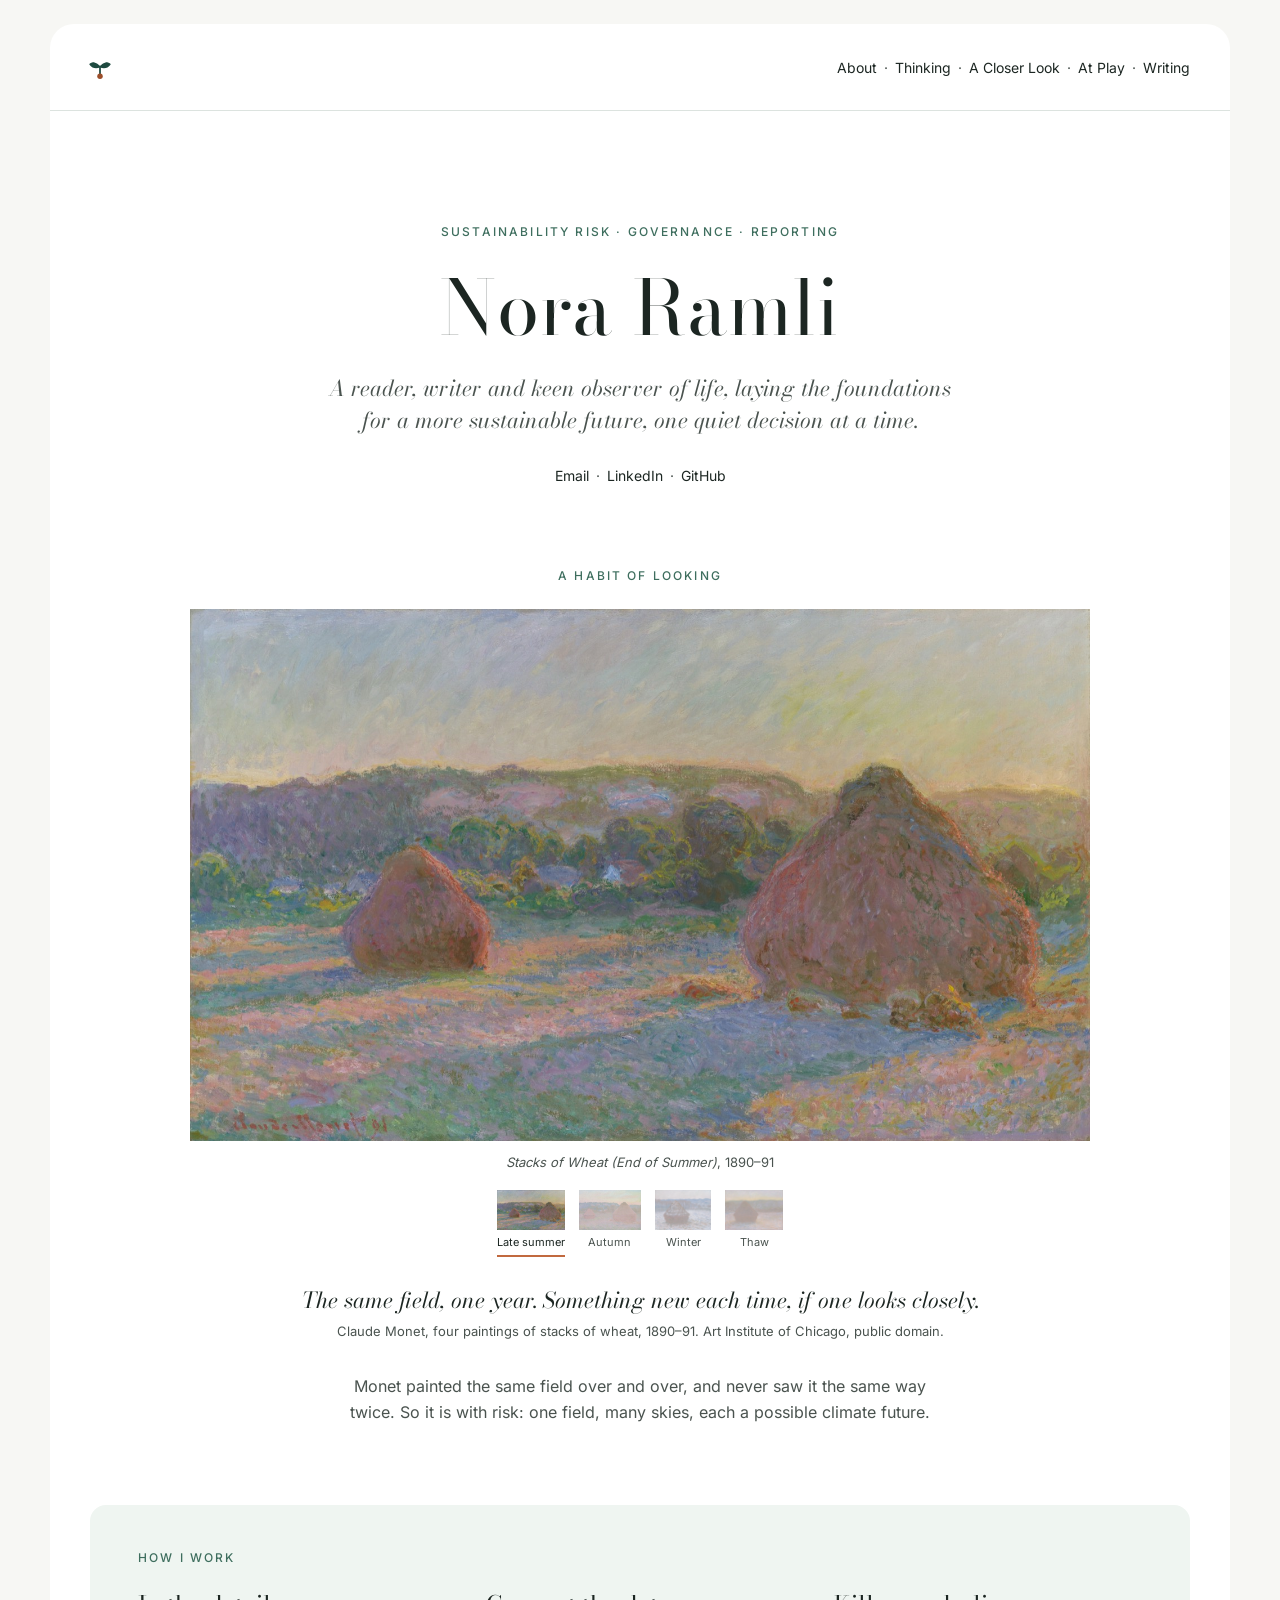
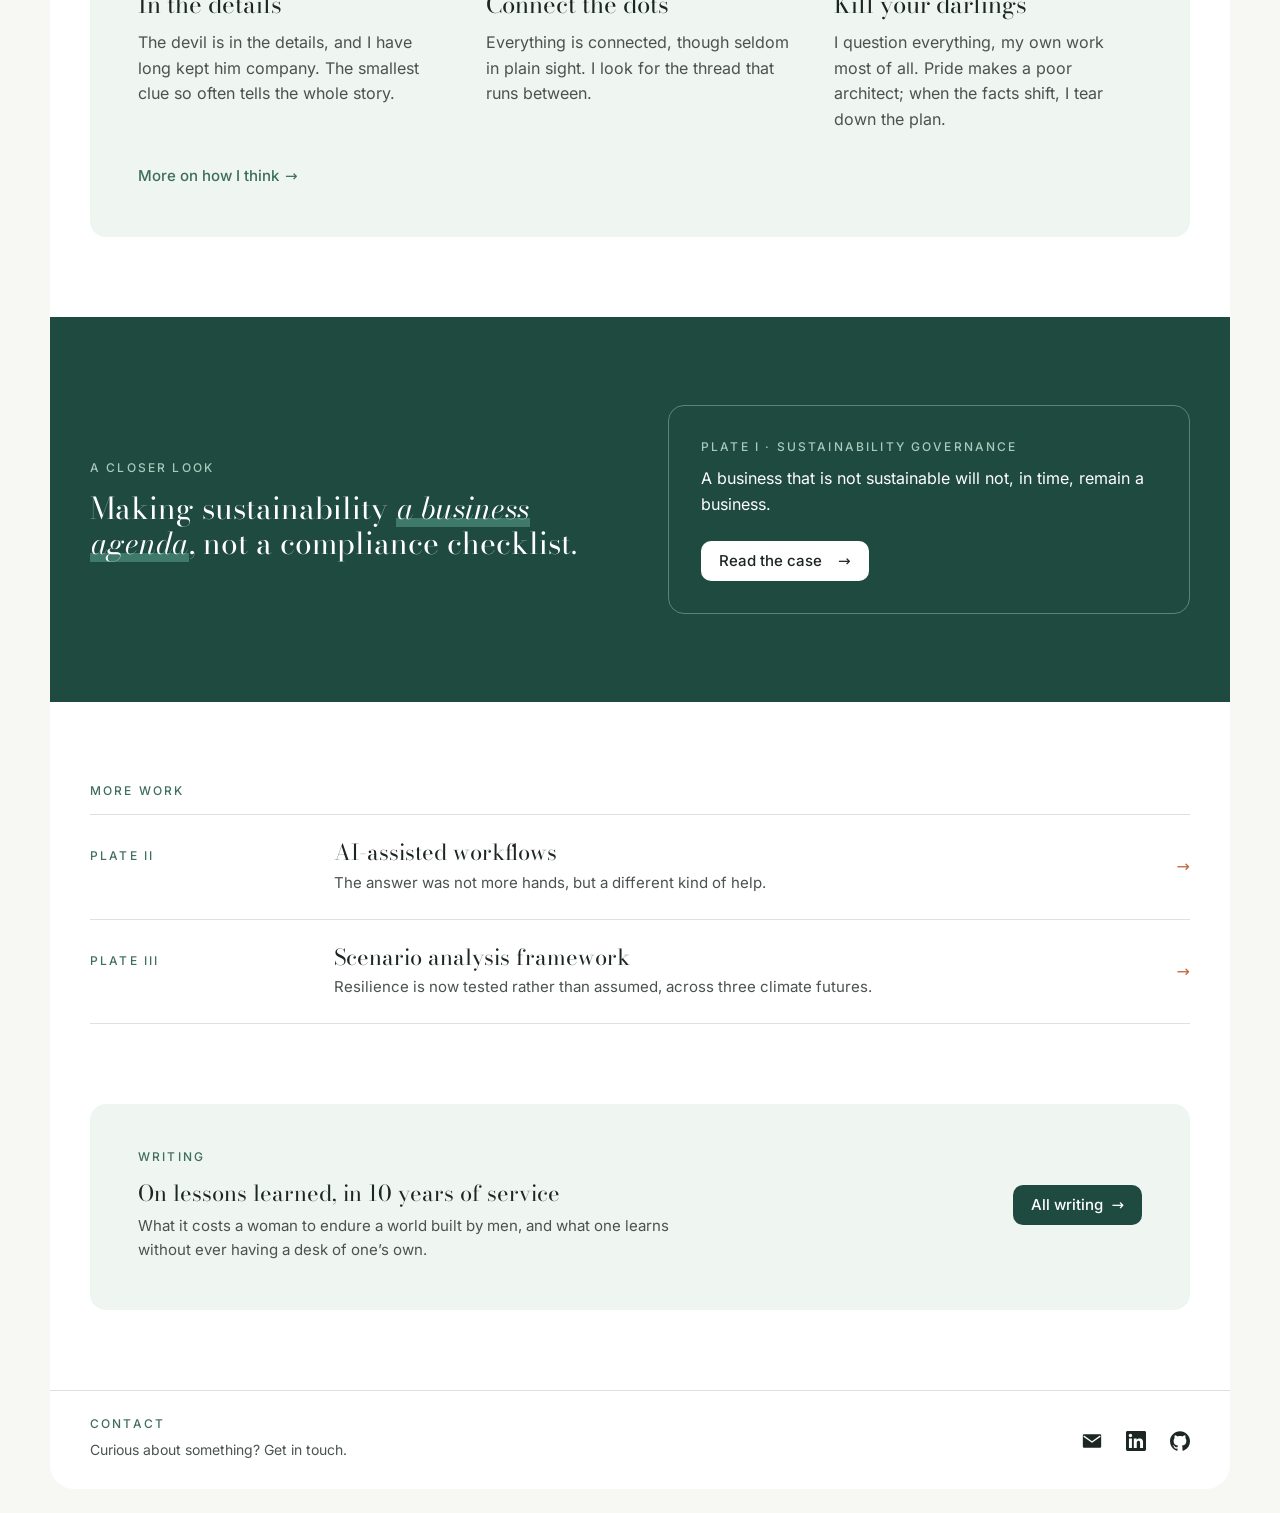
==== commit 66721cb3: "Site update, 1 November 2026" ====
--- a/index.html
+++ b/index.html
@@ -15,6 +15,10 @@
   <meta property="og:image:height" content="630">
   <meta property="og:image:alt" content="Nora Ramli: sustainability risk, governance and reporting. A reader, writer and keen observer of life.">
   <link rel="stylesheet" href="assets/styles.css">
+  <!-- The seedling hint: each time Home opens, the name shows beside the seedling, then folds
+       in (assets/site.js). Set before the page paints, so the name is there from the start.
+       Skipped for visitors who reduce motion. -->
+  <script>if(!matchMedia("(prefers-reduced-motion: reduce)").matches){document.documentElement.classList.add("seedling-hint")}</script>
   <!-- Favicon: a white Bodoni N on forest green -->
   <link rel="icon" type="image/png" sizes="32x32" href="assets/img/favicon-32.png">
   <link rel="icon" type="image/png" sizes="16x16" href="assets/img/favicon-16.png">
@@ -26,15 +30,17 @@
   <div class="shell">
     <!-- Header: repeated on every page; change all pages together -->
     <header class="site-header wrap">
-      <a class="wordmark" href="index.html">Nora Ramli</a>
+      <!-- On Home the name is the masthead below, so the header shows the seedling alone; pointing at it unfurls the name beside it -->
+      <a class="wordmark" href="index.html"><svg class="wm-seed" viewBox="0 0 16 20" aria-hidden="true" focusable="false"><path class="wm-stem" pathLength="1" d="M8 16V9"/><path class="wm-leaf" d="M8 9q-5-5-8-2q3 4 8 2z"/><path class="wm-leaf" d="M8 9q5-5 8-2q-3 4-8 2z"/><circle class="wm-seed-dot" cx="8" cy="16.5" r="2.2"/></svg><span class="wm-reveal">Nora Ramli</span></a>
       <!-- Phone menu: assets/site.js shows this button below 768px; without JavaScript the links stay visible -->
       <button class="menu-toggle" type="button" aria-expanded="false" aria-controls="site-nav" hidden>Menu</button>
       <nav class="site-nav" id="site-nav" aria-label="Main">
         <ul>
           <li><a href="about.html">About</a></li>
           <li><a href="thinking.html">Thinking</a></li>
+          <li><a href="casefiles.html">A Closer Look</a></li>
+          <li><a href="at-play.html">At Play</a></li>
           <li><a href="writing.html">Writing</a></li>
-          <li><a href="casefiles.html">A Closer Look</a></li>
         </ul>
       </nav>
     </header>
@@ -47,8 +53,8 @@
         <p class="hero-intro">A reader, writer and keen observer of life, laying the foundations for a more sustainable future, one quiet decision at a time.</p>
         <ul class="contact-links hero-links">
           <li><a href="mailto:norah.ramli@gmail.com">Email</a></li>
-          <li><a href="https://www.linkedin.com/in/thisisnoraramli/" rel="me">LinkedIn</a></li>
-          <li><a href="https://github.com/noraramli" rel="me">GitHub</a></li>
+          <li><a href="https://www.linkedin.com/in/thisisnoraramli/" target="_blank" rel="me noopener">LinkedIn<span class="visually-hidden"> (opens in a new tab)</span></a></li>
+          <li><a href="https://github.com/noraramli" target="_blank" rel="me noopener">GitHub<span class="visually-hidden"> (opens in a new tab)</span></a></li>
         </ul>
       </section>
 
@@ -58,14 +64,14 @@
         <p class="eyebrow series-eyebrow">A habit of looking</p>
         <figure class="series viewer" data-viewer>
           <div class="viewer-stage">
-            <a class="viewer-link" href="https://www.artic.edu/artworks/64818">
+            <a class="viewer-link" href="https://www.artic.edu/artworks/64818" target="_blank" rel="noopener">
               <img class="viewer-image"
                    src="assets/img/monet-stacks-1-end-of-summer-1600.jpg"
                    srcset="assets/img/monet-stacks-1-end-of-summer-800.jpg 800w, assets/img/monet-stacks-1-end-of-summer-1600.jpg 1600w"
                    sizes="(min-width: 980px) 900px, calc(100vw - 48px)"
                    width="1600" height="945"
                    alt="Claude Monet, Stacks of Wheat (End of Summer): two wheat stacks casting long shadows across a field in low golden light.">
-            </a>
+            <span class="visually-hidden"> (opens in a new tab)</span></a>
           </div>
           <p class="viewer-now" aria-live="polite"><i>Stacks of Wheat (End of Summer)</i>, 1890–91</p>
 
@@ -194,7 +200,7 @@
     </main>
 
     <!-- Footer: repeated on every page; change all pages together -->
-    <footer class="site-footer wrap">
+    <footer class="site-footer wrap" id="contact">
       <div class="footer-invite">
         <h2 class="eyebrow">Contact</h2>
         <p>Curious about something? Get in touch.</p>
@@ -207,12 +213,12 @@
           </a>
         </li>
         <li>
-          <a href="https://www.linkedin.com/in/thisisnoraramli/" rel="me" aria-label="LinkedIn" title="LinkedIn">
+          <a href="https://www.linkedin.com/in/thisisnoraramli/" target="_blank" rel="me noopener" aria-label="LinkedIn (opens in a new tab)" title="LinkedIn">
             <svg viewBox="0 0 24 24" aria-hidden="true" focusable="false"><path d="M20.447 20.452h-3.554v-5.569c0-1.328-.027-3.037-1.852-3.037-1.853 0-2.136 1.445-2.136 2.939v5.667H9.351V9h3.414v1.561h.046c.477-.71 1.637-1.452 3.37-1.452 3.601 0 4.267 2.37 4.267 4.455v6.286zM5.337 7.433c-1.144 0-2.063-.926-2.063-2.065 0-1.138.92-2.063 2.063-2.063 1.14 0 2.064.925 2.064 2.063 0 1.139-.925 2.065-2.064 2.065zm1.782 13.019H3.555V9h3.564v11.452zM22.225 0H1.771C.792 0 0 .774 0 1.729v20.542C0 23.227.792 24 1.771 24h20.451C23.2 24 24 23.227 24 22.271V1.729C24 .774 23.2 0 22.222 0h.003z"/></svg>
           </a>
         </li>
         <li>
-          <a href="https://github.com/noraramli" rel="me" aria-label="GitHub" title="GitHub">
+          <a href="https://github.com/noraramli" target="_blank" rel="me noopener" aria-label="GitHub (opens in a new tab)" title="GitHub">
             <svg viewBox="0 0 24 24" aria-hidden="true" focusable="false"><path d="M12 .297c-6.63 0-12 5.373-12 12 0 5.303 3.438 9.8 8.205 11.385.6.113.82-.258.82-.577 0-.285-.01-1.04-.015-2.04-3.338.724-4.042-1.61-4.042-1.61C4.422 18.07 3.633 17.7 3.633 17.7c-1.087-.744.084-.729.084-.729 1.205.084 1.838 1.236 1.838 1.236 1.07 1.835 2.809 1.305 3.495.998.108-.776.417-1.305.76-1.605-2.665-.3-5.466-1.332-5.466-5.93 0-1.31.465-2.38 1.235-3.22-.135-.303-.54-1.523.105-3.176 0 0 1.005-.322 3.3 1.23.96-.267 1.98-.399 3-.405 1.02.006 2.04.138 3 .405 2.28-1.552 3.285-1.23 3.285-1.23.645 1.653.24 2.873.12 3.176.765.84 1.23 1.91 1.23 3.22 0 4.61-2.805 5.625-5.475 5.92.42.36.81 1.096.81 2.22 0 1.606-.015 2.896-.015 3.286 0 .315.21.69.825.57C20.565 22.092 24 17.592 24 12.297c0-6.627-5.373-12-12-12"/></svg>
           </a>
         </li>
--- a/assets/styles.css
+++ b/assets/styles.css
@@ -237,13 +237,100 @@
   text-decoration: none;
 }
 
+/* The unfurled name stays in ink, like the headings */
 .wordmark:hover {
-  color: var(--accent);
+  color: var(--ink);
 }
 
 /* Home only: the masthead carries the name, so the header wordmark is hidden */
-.page-home .wordmark {
-  display: none;
+/* The seedling before the name: a warm seed with a forest stem and two leaves,
+   the same on every page; pointing at it lifts the leaves and unfurls the name
+   (gentle hover states, §5.7). */
+.site-header {
+  align-items: center;
+}
+
+.wordmark {
+  display: inline-flex;
+  align-items: center;
+  gap: 8px;
+  min-height: 44px;
+}
+
+.wm-seed {
+  flex: 0 0 auto;
+  width: 18px;
+  height: 23px;
+  overflow: visible;
+}
+
+.wm-seed-dot {
+  fill: var(--terracotta-ink);
+}
+
+/* Every page: the seedling stands grown; pointing at the name lifts the leaves a little */
+.wm-stem {
+  fill: none;
+  stroke: var(--forest);
+  stroke-width: 1.4;
+  stroke-linecap: round;
+}
+
+.wm-leaf {
+  fill: var(--forest);
+  stroke: var(--forest);
+  stroke-width: 1;
+  stroke-linejoin: round;
+  transform-origin: 8px 9px;
+  transition: transform 0.4s ease;
+}
+
+.wordmark:hover .wm-leaf:nth-of-type(2),
+.wordmark:focus-visible .wm-leaf:nth-of-type(2) {
+  transform: rotate(14deg) scale(1.08);
+}
+
+.wordmark:hover .wm-leaf:nth-of-type(3),
+.wordmark:focus-visible .wm-leaf:nth-of-type(3) {
+  transform: rotate(-14deg) scale(1.08);
+}
+
+/* A little room after the seedling, so pointing just past it still counts */
+.wordmark {
+  padding-right: 8px;
+}
+
+.wm-seed {
+  width: 20px;
+  height: 26px;
+}
+
+/* The name unfurls from the seedling when a visitor points at it (or reaches it by
+   keyboard), and folds back in after. The same on every page and every device.
+   The name stays readable to screen readers throughout. */
+.wm-reveal {
+  display: inline-block;
+  max-width: 0;
+  overflow: hidden;
+  white-space: nowrap;
+  opacity: 0;
+  transform: translateX(-8px);
+  transition: max-width 0.5s ease, opacity 0.35s ease, transform 0.5s ease;
+}
+
+.wordmark:hover .wm-reveal,
+.wordmark:focus-visible .wm-reveal {
+  max-width: 8em;
+  opacity: 1;
+  transform: none;
+}
+
+/* Home's one-off hint: the name starts out showing, then folds in (an agreed exception to §5.7) */
+.seedling-hint .wm-reveal {
+  max-width: 8em;
+  opacity: 1;
+  transform: none;
+  transition: none;
 }
 
 .site-nav {
@@ -2092,6 +2179,489 @@
   50% { transform: scaleY(1.35); }
 }
 
+/* ---------- At Play ---------- */
+/* One plate per game: the game framed like a painting, with notes pinned around it.
+   Notes are index cards: white, a small terracotta pin, a slight tilt on wide screens. */
+
+.page-play .hero .play-lede {
+  max-width: 34em;
+}
+
+/* Mint band: the full width of the page card, like the forest band */
+.band-mint {
+  padding-top: 56px;
+  padding-bottom: 64px;
+  background: var(--mint-wash);
+}
+
+@media (min-width: 768px) {
+  .band-mint {
+    padding-top: 72px;
+    padding-bottom: 88px;
+  }
+}
+
+.band-mint + .section {
+  padding-top: var(--section-space);
+}
+
+.plate-head {
+  display: flex;
+  flex-wrap: wrap;
+  align-items: flex-end;
+  justify-content: space-between;
+  gap: 8px 24px;
+  margin-bottom: 36px;
+}
+
+.plate-meta {
+  display: flex;
+  flex-wrap: wrap;
+  align-items: center;
+  gap: 4px 10px;
+  color: var(--ink-soft);
+  font-size: var(--text-small);
+}
+
+.meta-item {
+  display: inline-flex;
+  align-items: center;
+  gap: 6px;
+}
+
+/* Small line icons, drawn for the site */
+.meta-icon {
+  width: 18px;
+  height: 18px;
+  fill: none;
+  stroke: var(--accent);
+  stroke-width: 1.4;
+  stroke-linecap: round;
+  stroke-linejoin: round;
+}
+
+.meta-icon circle {
+  fill: var(--accent);
+  stroke: none;
+}
+
+.meta-icon + .meta-icon {
+  margin-left: -4px;
+}
+
+/* On narrow screens the two halves stack, so no dot is left hanging */
+@media (max-width: 479px) {
+  .meta-sep {
+    display: none;
+  }
+}
+
+/* Phones and tablets: one column, in reading order (the game, then notes 1 to 4) */
+.plate-grid {
+  display: grid;
+  gap: 28px;
+}
+
+/* The game and its caption travel together */
+.game-block {
+  display: flex;
+  flex-direction: column;
+  gap: 16px;
+}
+
+/* Wide screens: notes 1 and 2 on the left, the game and note 3 in the centre (twice as wide), note 4 on the right.
+   Below 1200px the side columns grow too narrow, so the page keeps to one column. */
+@media (min-width: 1200px) {
+  .plate-grid {
+    grid-template-columns: 1fr 2fr 1fr;
+    grid-template-rows: auto auto auto 1fr; /* the last row soaks up spare height, so nothing gapes */
+    grid-template-areas:
+      "note1 game  note4"
+      "note2 game  note4"
+      "note2 note3 note4"
+      "note2 .     note4";
+    align-items: start;
+    gap: 28px 32px;
+  }
+
+  .game-block { grid-area: game; }
+  .note-1 { grid-area: note1; }
+  .note-2 { grid-area: note2; }
+  .note-3 { grid-area: note3; }
+  .note-4 { grid-area: note4; }
+}
+
+/* The game, in a forest-green mount. Nothing is laid over the picture. */
+.game-mount {
+  padding: 18px;
+  background: var(--forest);
+  border-radius: 14px;
+  box-shadow: 0 14px 32px -18px color-mix(in srgb, var(--forest) 70%, transparent);
+}
+
+@media (min-width: 768px) {
+  .game-mount {
+    padding: 28px;
+  }
+}
+
+.game-link {
+  display: block;
+  border-radius: 4px;
+}
+
+.band-mint .game-link:focus-visible {
+  outline-color: var(--forest-ink);
+}
+
+.game-shot {
+  display: block;
+  width: 100%;
+  height: auto;
+  border-radius: 4px;
+  background: color-mix(in srgb, var(--forest-ink) 8%, var(--forest));
+  color: var(--forest-soft); /* the alt text, if the picture is missing */
+  image-rendering: pixelated; /* keeps the pixel art crisp */
+}
+
+/* Under the frame: the caption on the left, the Play button on the right; the button wraps below on narrow screens */
+.game-foot {
+  display: flex;
+  flex-wrap: wrap;
+  align-items: center;
+  justify-content: space-between;
+  gap: 12px 20px;
+}
+
+.game-caption {
+  flex: 1 1 14em; /* lets the caption wrap onto two lines before the button drops below it */
+  font-size: var(--text-small);
+}
+
+.game-caption i {
+  color: var(--ink);
+}
+
+.button-pill {
+  min-height: 44px;
+  border-radius: 999px;
+}
+
+/* A note: an index card with a pin */
+.note {
+  position: relative;
+  padding: 26px 22px 22px;
+  background: var(--surface);
+  border: 1px solid var(--line);
+  border-radius: 6px;
+  box-shadow: 0 10px 24px -20px color-mix(in srgb, var(--ink) 60%, transparent);
+  container-type: inline-size;
+}
+
+.note-pin {
+  position: absolute;
+  top: 10px;
+  left: 50%;
+  width: 10px;
+  height: 10px;
+  margin-left: -5px;
+  background: var(--terracotta);
+  border-radius: 50%;
+}
+
+.note-label {
+  margin: 0 0 8px;
+  color: var(--accent);
+  font-size: var(--text-eyebrow);
+  font-weight: 500;
+  letter-spacing: 0.18em;
+  line-height: 1.5;
+  text-transform: uppercase;
+}
+
+.note h3 {
+  margin-bottom: 12px;
+  font-size: 22px;
+}
+
+.note p {
+  font-size: 15px;
+  line-height: 1.6;
+}
+
+.note .note-source {
+  margin-top: 14px;
+  font-size: 13px;
+  line-height: 1.5;
+}
+
+/* The forest variant (note 2): light text on green */
+.note-forest {
+  background: var(--forest);
+  border-color: var(--forest);
+  color: var(--forest-ink);
+}
+
+.note-forest .note-label {
+  color: var(--forest-soft);
+}
+
+.note-forest h3 {
+  color: var(--forest-ink);
+}
+
+.note-forest .note-source {
+  color: var(--forest-soft);
+}
+
+.note-forest a {
+  color: var(--forest-ink);
+}
+
+.note-forest a:hover {
+  color: var(--forest-soft);
+}
+
+.note-forest :focus-visible {
+  outline-color: var(--forest-ink);
+}
+
+.note-forest .mark {
+  background-image: linear-gradient(
+    to bottom,
+    transparent 72%,
+    var(--forest-mark) 72%,
+    var(--forest-mark) 91%,
+    transparent 91%
+  );
+}
+
+/* A very slight tilt, alternating, on wide screens only */
+@media (min-width: 1200px) {
+  .note-1 { transform: rotate(-0.6deg); }
+  .note-2 { transform: rotate(0.5deg); }
+  .note-3 { transform: rotate(-0.4deg); }
+  .note-4 { transform: rotate(0.7deg); }
+}
+
+/* Note 3: the sketch beside the text when the card is wide enough */
+.note-split {
+  display: flex;
+  flex-direction: column;
+  gap: 18px;
+}
+
+@container (min-width: 440px) {
+  .note-split {
+    display: grid;
+    grid-template-columns: 44% 1fr;
+    align-items: start;
+    gap: 24px;
+  }
+}
+
+/* Ink sketches, in the manner of an old encyclopaedia plate */
+.note-figure {
+  margin: 0;
+}
+
+.note-figure-ruled {
+  margin: 4px 0 16px;
+  padding: 14px 0 12px;
+  border-top: 1px solid var(--line);
+  border-bottom: 1px solid var(--line);
+}
+
+.note-figure figcaption {
+  margin-top: 8px;
+  color: var(--ink-soft);
+  font-family: var(--serif);
+  font-optical-sizing: auto;
+  font-style: italic;
+  font-size: 16px;
+  line-height: 1.4;
+}
+
+.sketch {
+  display: block;
+  width: 100%;
+  max-width: 280px;
+  height: auto;
+  margin: 0 auto;
+}
+
+.sketch .s-line,
+.sketch .s-thin,
+.sketch .s-seed,
+.sketch .s-root,
+.sketch .s-tide {
+  fill: none;
+  stroke: var(--ink-soft);
+  stroke-linecap: round;
+  stroke-linejoin: round;
+}
+
+.sketch .s-line { stroke-width: 1.3; }
+.sketch .s-thin { stroke-width: 0.9; }
+.sketch .s-seed { stroke-width: 2; }
+.sketch .s-tide { stroke-width: 1; stroke-dasharray: 5 4; }
+.sketch .s-root { stroke-width: 1; stroke-dasharray: 3 3; }
+
+.sketch .s-fill {
+  fill: var(--surface);
+  stroke: var(--ink-soft);
+  stroke-width: 1.2;
+  stroke-linejoin: round;
+}
+
+.sketch .s-leader {
+  fill: none;
+  stroke: var(--terracotta);
+  stroke-width: 0.8;
+}
+
+.sketch .s-arrow,
+.sketch .s-arrow-head {
+  fill: none;
+  stroke: var(--terracotta);
+  stroke-width: 1.3;
+  stroke-linecap: round;
+  stroke-linejoin: round;
+}
+
+.sketch .s-arrow {
+  stroke-dasharray: 5 4;
+}
+
+.sketch .s-label {
+  fill: var(--ink-soft);
+  font-family: var(--sans);
+  font-size: 11px;
+  font-style: italic;
+}
+
+.note-flip [hidden] {
+  display: none;
+}
+
+/* Notes with pages (2 and 4): arrows flip one page at a time. All pages share one space,
+   so the card keeps the height of the longest. */
+.flip-kicker {
+  margin-bottom: 6px;
+  color: var(--accent);
+  font-style: italic;
+}
+
+.note p.flip-kicker,
+.note p.flip-count {
+  font-size: 13px;
+}
+
+.flip-page + .flip-page {
+  margin-top: 20px; /* without JavaScript, the pages simply follow one another */
+}
+
+.is-flipping .flip-pages {
+  display: grid;
+}
+
+.is-flipping .flip-page {
+  grid-area: 1 / 1;
+  margin-top: 0;
+  visibility: hidden;
+}
+
+.is-flipping .flip-page.is-current {
+  visibility: visible;
+}
+
+.flip-controls {
+  display: flex;
+  align-items: center;
+  justify-content: space-between;
+  gap: 12px;
+  margin-top: 16px;
+  padding-top: 12px;
+  border-top: 1px solid var(--line);
+}
+
+.note p.flip-count {
+  color: var(--ink-soft);
+}
+
+.flip-controls button {
+  width: 44px;
+  height: 44px;
+  background: transparent;
+  color: var(--ink);
+  border: 1px solid var(--line);
+  border-radius: 50%;
+  font: 400 16px/1 var(--sans);
+  cursor: pointer;
+  transition: background-color 0.2s ease;
+}
+
+.flip-controls button:hover {
+  background: var(--mint-wash);
+}
+
+.flip-controls button:disabled {
+  opacity: 0.35;
+  cursor: default;
+  background: transparent;
+}
+
+/* On the forest card */
+.note-forest .flip-kicker,
+.note-forest p.flip-count {
+  color: var(--forest-soft);
+}
+
+.note-forest .flip-controls {
+  border-top-color: color-mix(in srgb, var(--forest-soft) 40%, transparent);
+}
+
+.note-forest .flip-controls button {
+  color: var(--forest-ink);
+  border-color: color-mix(in srgb, var(--forest-soft) 60%, transparent);
+}
+
+.note-forest .flip-controls button:hover {
+  background: var(--forest-mark);
+}
+
+.note-forest .flip-controls button:disabled {
+  background: transparent;
+}
+
+/* A hand-drawn pen stroke under a phrase, in terracotta (an agreed exception, §5.1).
+   The colour is written into the drawing as #C1693F, the same as --terracotta;
+   change both together. A phrase that breaks across lines gets a stroke on each line. */
+.scribble {
+  padding-bottom: 3px;
+  background-image: url("data:image/svg+xml,%3Csvg xmlns='http://www.w3.org/2000/svg' viewBox='0 0 200 10' preserveAspectRatio='none'%3E%3Cpath d='M2 6C28 3 48 8 78 5.5S140 3 172 5.2 194 6.5 198 4.5' fill='none' stroke='%23C1693F' stroke-width='1.8' stroke-linecap='round' vector-effect='non-scaling-stroke'/%3E%3C/svg%3E");
+  background-repeat: no-repeat;
+  background-position: 0 100%;
+  background-size: 100% 9px;
+  -webkit-box-decoration-break: clone;
+  box-decoration-break: clone;
+}
+
+/* A note on use: a short centred closing note */
+.play-use {
+  text-align: center;
+}
+
+.play-use h2 {
+  margin-bottom: 14px;
+  font-size: 24px;
+}
+
+.play-use p {
+  max-width: 36em;
+  margin: 0 auto;
+}
+
 /* ---------- Page not found (404) ---------- */
 
 .not-found .button {
